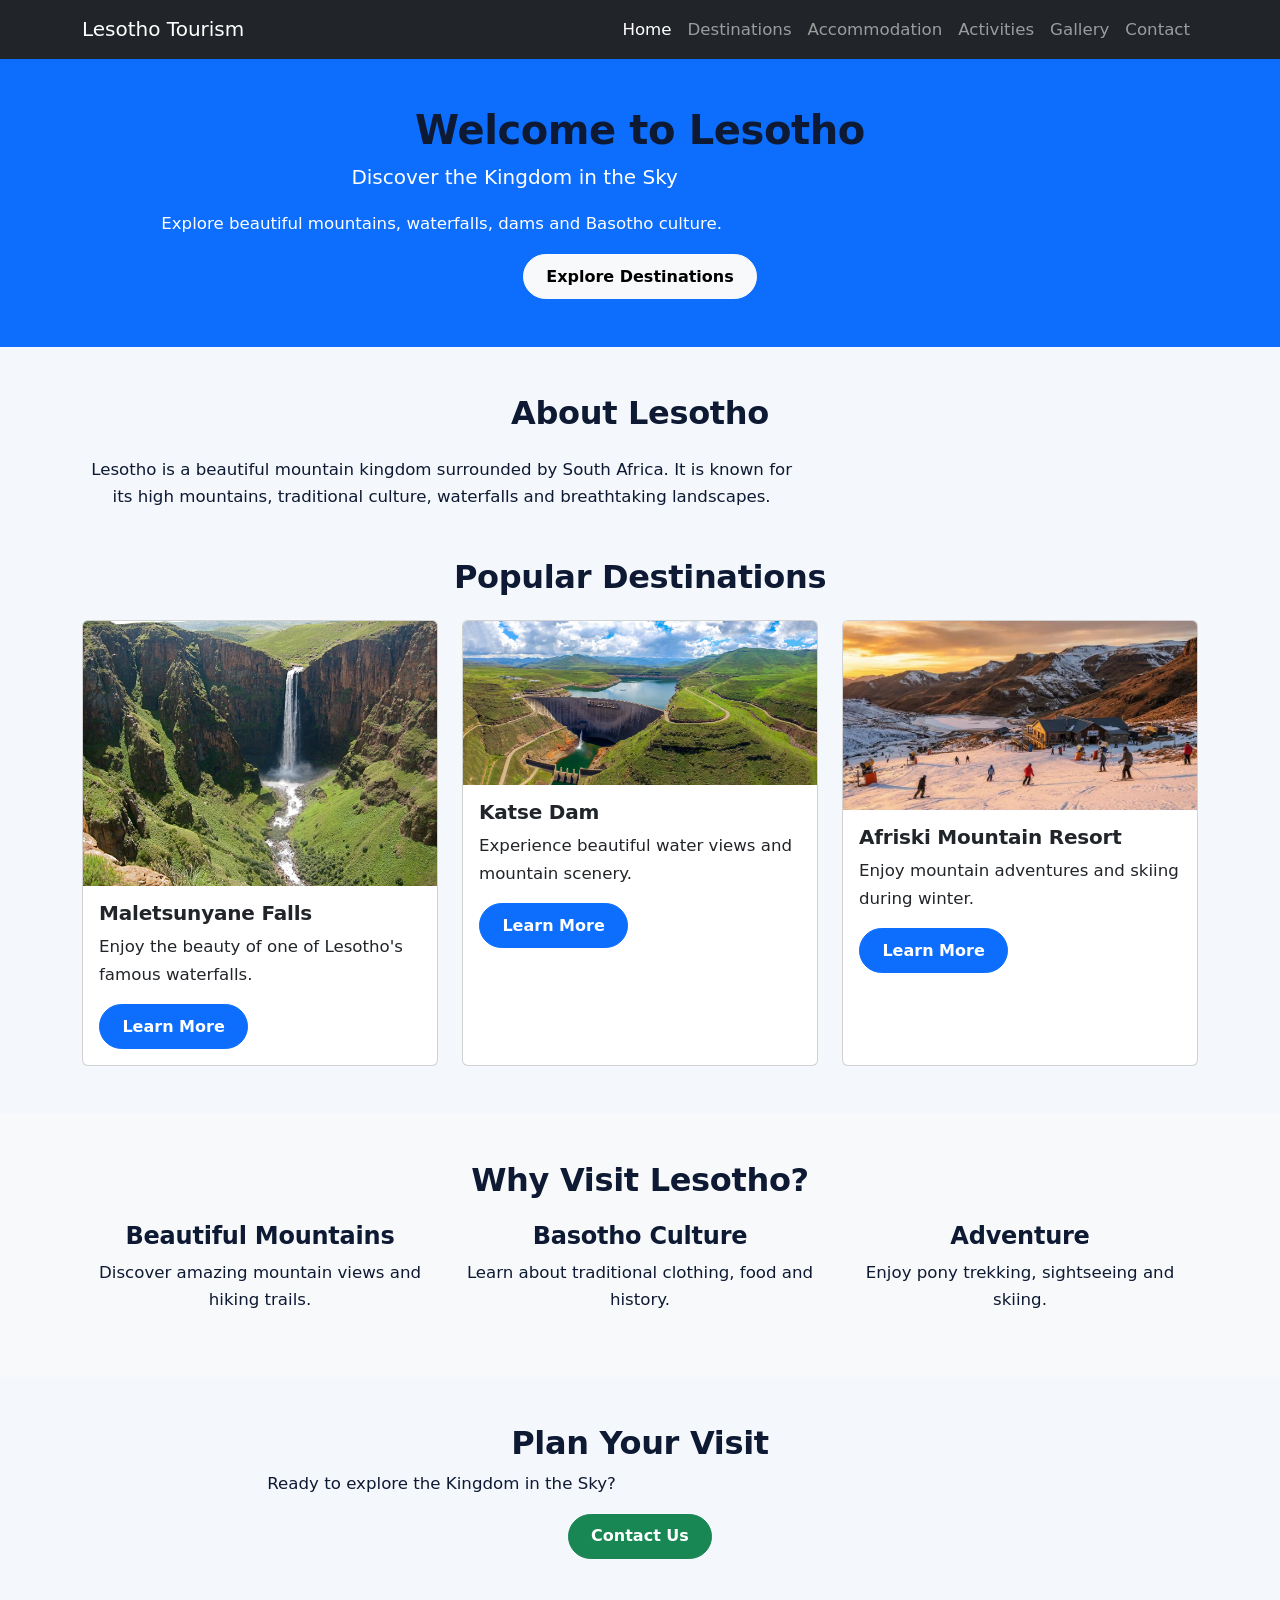
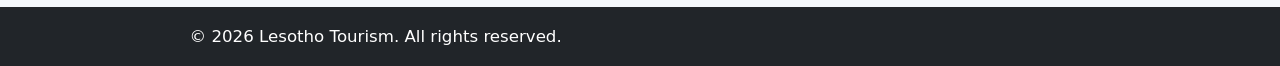
==== index.html @ 018beb16 "Update index.html" ====
<!DOCTYPE html>
<html lang="en">
<head>
    <meta charset="UTF-8">
    <meta name="viewport" content="width=device-width, initial-scale=1.0">
    <title>Home | Lesotho Tourism</title>

    <link href="https://cdn.jsdelivr.net/npm/bootstrap@5.3.3/dist/css/bootstrap.min.css" rel="stylesheet">

    <link rel="stylesheet" href="css/style.css">
</head>

<body>

    <nav class="navbar navbar-expand-lg navbar-dark bg-dark">
        <div class="container">
            <a class="navbar-brand" href="index.html">Lesotho Tourism</a>

            <button class="navbar-toggler" type="button" data-bs-toggle="collapse" data-bs-target="#menu">
                <span class="navbar-toggler-icon"></span>
            </button>

            <div class="collapse navbar-collapse" id="menu">
                <ul class="navbar-nav ms-auto">
                    <li class="nav-item">
                        <a class="nav-link active" href="index.html">Home</a>
                    </li>
                    <li class="nav-item">
                        <a class="nav-link" href="destinations.html">Destinations</a>
                    </li>
                    <li class="nav-item">
                        <a class="nav-link" href="accommodation.html">Accommodation</a>
                    </li>
                    <li class="nav-item">
                        <a class="nav-link" href="activities.html">Activities</a>
                    </li>
                    <li class="nav-item">
                        <a class="nav-link" href="gallery.html">Gallery</a>
                    </li>
                    <li class="nav-item">
                        <a class="nav-link" href="contact.html">Contact</a>
                    </li>
                </ul>
            </div>
        </div>
    </nav>

    <header class="bg-primary text-white text-center p-5">
        <div class="container">
            <h1>Welcome to Lesotho</h1>
            <p class="lead">Discover the Kingdom in the Sky</p>
            <p>Explore beautiful mountains, waterfalls, dams and Basotho culture.</p>
            <a href="destinations.html" class="btn btn-light">Explore Destinations</a>
        </div>
    </header>

    <section class="container my-5">
        <h2 class="text-center mb-4">About Lesotho</h2>

        <p class="text-center">
            Lesotho is a beautiful mountain kingdom surrounded by South Africa.
            It is known for its high mountains, traditional culture, waterfalls
            and breathtaking landscapes.
        </p>
    </section>

    <section class="container my-5">
        <h2 class="text-center mb-4">Popular Destinations</h2>

        <div class="row g-4">

            <div class="col-md-4">
                <div class="card h-100">
                    <img src="images/maletsunyanefalls.jpg" class="card-img-top" alt="Maletsunyane Falls">
                    <div class="card-body">
                        <h5 class="card-title">Maletsunyane Falls</h5>
                        <p class="card-text">Enjoy the beauty of one of Lesotho's famous waterfalls.</p>
                        <a href="destinations.html" class="btn btn-primary">Learn More</a>
                    </div>
                </div>
            </div>

            <div class="col-md-4">
                <div class="card h-100">
                    <img src="images/katse_dam.jpg" class="card-img-top" alt="Katse Dam">
                    <div class="card-body">
                        <h5 class="card-title">Katse Dam</h5>
                        <p class="card-text">Experience beautiful water views and mountain scenery.</p>
                        <a href="destinations.html" class="btn btn-primary">Learn More</a>
                    </div>
                </div>
            </div>

            <div class="col-md-4">
                <div class="card h-100">
                    <img src="images/afriski-mountain-resort.jpg" class="card-img-top" alt="Afriski Mountain Resort">
                    <div class="card-body">
                        <h5 class="card-title">Afriski Mountain Resort</h5>
                        <p class="card-text">Enjoy mountain adventures and skiing during winter.</p>
                        <a href="destinations.html" class="btn btn-primary">Learn More</a>
                    </div>
                </div>
            </div>

        </div>
    </section>

    <section class="bg-light py-5">
        <div class="container">
            <h2 class="text-center mb-4">Why Visit Lesotho?</h2>

            <div class="row text-center">
                <div class="col-md-4">
                    <h4>Beautiful Mountains</h4>
                    <p>Discover amazing mountain views and hiking trails.</p>
                </div>

                <div class="col-md-4">
                    <h4>Basotho Culture</h4>
                    <p>Learn about traditional clothing, food and history.</p>
                </div>

                <div class="col-md-4">
                    <h4>Adventure</h4>
                    <p>Enjoy pony trekking, sightseeing and skiing.</p>
                </div>
            </div>
        </div>
    </section>

    <section class="container text-center my-5">
        <h2>Plan Your Visit</h2>
        <p>Ready to explore the Kingdom in the Sky?</p>
        <a href="contact.html" class="btn btn-success">Contact Us</a>
    </section>

    <footer class="bg-dark text-white text-center p-3">
        <p class="mb-0">&copy; 2026 Lesotho Tourism. All rights reserved.</p>
    </footer>

    <script src="https://cdn.jsdelivr.net/npm/bootstrap@5.3.3/dist/js/bootstrap.bundle.min.js"></script>

</body>
    </html>
---- css/style.css ----
html {
  scroll-behavior: smooth;
}

body {
  font-family: "Figtree", "Segoe UI", system-ui, -apple-system, sans-serif;
  background: #f4f7fb;
  color: #0e1a33;
  line-height: 1.65;
  font-size: 1.04rem;
  transition: background-color .3s, color .3s;
}

h1, h2, h3, h4, h5 {
  font-family: "Bricolage Grotesque", "Trebuchet MS", system-ui, sans-serif;
  font-weight: 700;
  line-height: 1.15;
  letter-spacing: -.01em;
  color: #0e1a33;
}

h1 {
  font-weight: 800;
}

p {
  max-width: 68ch;
}

a {
  color: #00209F;
}

a:hover {
  color: #009543;
}

img {
  max-width: 100%;
  height: auto;
}

:focus-visible {
  outline: 3px solid #e0a526;
  outline-offset: 3px;
  border-radius: 4px;
}

.skip-link {
  position: absolute;
  left: -999px;
  top: 0;
  background: #0a0a0a;
  color: #fff;
  padding: .6rem 1rem;
  z-index: 2000;
}

.skip-link:focus {
  left: 0;
}

.flag-stripe {
  height: 12px;
  background: linear-gradient(to bottom, #00209F 0 33.3%, #fff 33.3% 66.6%, #009543 66.6%);
}

.text-muted-lt {
  color: #4d5c78 !important;
}

.lt-nav {
  background: #0a1650;
  position: sticky;
  top: 0;
  z-index: 1030;
  transition: box-shadow .3s;
}

.lt-nav.scrolled {
  box-shadow: 0 8px 24px -10px rgba(0, 0, 0, .55);
}

.lt-nav .navbar-brand {
  display: flex;
  align-items: center;
  gap: .65rem;
  color: #fff;
  font-family: "Bricolage Grotesque", "Trebuchet MS", system-ui, sans-serif;
  font-weight: 800;
  font-size: 1.2rem;
  letter-spacing: -.01em;
}

.lt-nav .navbar-brand img {
  width: 38px;
  height: 38px;
}

.lt-nav .nav-link {
  color: #d5def7;
  font-weight: 600;
  padding: .55rem .9rem;
  border-radius: 999px;
  transition: background .2s, color .2s;
}

.lt-nav .nav-link:hover,
.lt-nav .nav-link.active {
  color: #fff;
  background: rgba(255, 255, 255, .14);
}

.lt-nav .dropdown-menu {
  border: 0;
  border-radius: 14px;
  box-shadow: 0 10px 30px -12px rgba(10, 22, 80, .28);
  padding: .5rem;
}

.lt-nav .dropdown-item {
  border-radius: 8px;
  font-weight: 500;
}

.lt-nav .navbar-toggler {
  border-color: rgba(255, 255, 255, .4);
}

.lt-nav .navbar-toggler-icon {
  filter: invert(1);
}

.nav-tools {
  display: flex;
  align-items: center;
  gap: .5rem;
  flex-wrap: wrap;
}

.lt-nav .nav-link {
  white-space: nowrap;
}

.icon-btn {
  white-space: nowrap;
}

@media (min-width: 1200px) {
  .nav-tools {
    flex-wrap: nowrap;
  }

  .lt-nav .nav-link {
    padding: .5rem .65rem;
  }
}

@media (min-width: 1200px) and (max-width: 1399.98px) {
  .icon-btn .label {
    display: none;
  }
}

@media (max-width: 1199.98px) {
  .lt-nav .navbar-collapse {
    padding: .75rem 0 1rem;
  }

  .nav-tools {
    margin-top: .5rem;
  }
}

.icon-btn {
  background: rgba(255, 255, 255, .12);
  border: 1px solid rgba(255, 255, 255, .25);
  color: #fff;
  border-radius: 999px;
  padding: .4rem .85rem;
  font-weight: 600;
  font-size: .92rem;
  transition: background .2s;
}

.icon-btn:hover {
  background: rgba(255, 255, 255, .26);
  color: #fff;
}

.hero {
  position: relative;
  color: #fff;
  background: #0a1650;
  overflow: hidden;
  isolation: isolate;
}

.hero::before {
  content: "";
  position: absolute;
  inset: 0;
  background: url("../images/flag.jpg") center/cover;
  z-index: -2;
}

.hero::after {
  content: "";
  position: absolute;
  inset: 0;
  background: linear-gradient(100deg, rgba(10, 22, 80, .92) 0%, rgba(10, 22, 80, .7) 45%, rgba(10, 22, 80, .1) 100%);
  z-index: -1;
}

.hero h1,
.hero p {
  color: #fff;
}

.hero h1 {
  font-size: clamp(2.3rem, 6vw, 4.4rem);
  max-width: 15ch;
}

.hero .lead {
  font-size: 1.2rem;
  opacity: .95;
}

.hero-pad {
  padding: clamp(3.5rem, 10vw, 8rem) 0 clamp(3rem, 8vw, 6rem);
}

.hero-search {
  background: #fff;
  border-radius: 999px;
  padding: .35rem;
  display: flex;
  gap: .35rem;
  max-width: 560px;
  box-shadow: 0 10px 30px -12px rgba(10, 22, 80, .28);
}

.hero-search input {
  border: 0;
  background: transparent;
  flex: 1;
  padding: .6rem 1rem;
  color: #0e1a33;
  min-width: 0;
}

.hero-search input:focus {
  outline: none;
}

.hero-search:focus-within {
  outline: 3px solid #e0a526;
}

.page-hero {
  background: #0a1650;
  color: #fff;
  padding: 3.2rem 0 2.8rem;
  position: relative;
  overflow: hidden;
}

.page-hero::before {
  content: "";
  position: absolute;
  inset: 0;
  background: url("../images/flag.jpg") center 60%/cover;
  opacity: .28;
}

.page-hero .container {
  position: relative;
}

.page-hero h1,
.page-hero p {
  color: #fff;
}

.page-hero h1 {
  font-size: clamp(2rem, 4.6vw, 3.2rem);
}

.breadcrumb-lt {
  --bs-breadcrumb-divider-color: #9fb0e6;
  --bs-breadcrumb-item-active-color: #fff;
  font-size: .9rem;
}

.breadcrumb-lt a {
  color: #cfdaff;
}

.btn {
  font-weight: 700;
  border-radius: 999px;
  padding: .6rem 1.4rem;
  transition: transform .2s, box-shadow .2s, background .2s;
}

.btn:hover {
  transform: translateY(-2px);
}

.btn-brand {
  background: #00209F;
  color: #fff;
  border: 2px solid #00209F;
}

.btn-brand:hover {
  background: #0a2fd1;
  border-color: #0a2fd1;
  color: #fff;
  box-shadow: 0 8px 18px -8px #00209F;
}

.btn-green {
  background: #009543;
  color: #fff;
  border: 2px solid #009543;
}

.btn-green:hover {
  background: #00803a;
  border-color: #00803a;
  color: #fff;
  box-shadow: 0 8px 18px -8px #009543;
}

.btn-ghost {
  background: transparent;
  color: #00209F;
  border: 2px solid #00209F;
}

.btn-ghost:hover {
  background: #00209F;
  color: #fff;
}

.btn-ghost-light {
  background: transparent;
  color: #fff;
  border: 2px solid rgba(255, 255, 255, .7);
}

.btn-ghost-light:hover {
  background: #fff;
  color: #00209F;
}

.filter-btn {
  border: 2px solid #d8e1ee;
  background: #ffffff;
  color: #0e1a33;
  padding: .45rem 1.1rem;
}

.filter-btn:hover {
  border-color: #00209F;
}

.filter-btn.active {
  background: #00209F;
  border-color: #00209F;
  color: #fff;
}

.lt-card {
  background: #ffffff;
  border: 1px solid #d8e1ee;
  border-radius: 18px;
  overflow: hidden;
  height: 100%;
  display: flex;
  flex-direction: column;
  transition: transform .25s, box-shadow .25s, border-color .25s;
}

.lt-card:hover {
  transform: translateY(-5px);
  box-shadow: 0 10px 30px -12px rgba(10, 22, 80, .28);
  border-color: #00209F;
}

.lt-card .media {
  position: relative;
  aspect-ratio: 4/3;
  overflow: hidden;
  background: #e6ecff;
}

.lt-card .media img {
  width: 100%;
  height: 100%;
  object-fit: cover;
  transition: transform .5s;
}

.lt-card:hover .media img {
  transform: scale(1.06);
}

.lt-card .body {
  padding: 1.15rem 1.25rem 1.3rem;
  display: flex;
  flex-direction: column;
  gap: .5rem;
  flex: 1;
}

.lt-card .body h3,
.lt-card .body h2 {
  font-size: 1.25rem;
  margin: 0;
}

.lt-card .where {
  font-size: .9rem;
  color: #4d5c78;
  margin: 0;
}

.lt-card .body p {
  margin: 0;
}

.lt-card .actions {
  margin-top: auto;
  padding-top: .6rem;
  display: flex;
  gap: .5rem;
  flex-wrap: wrap;
}

.badge-tag {
  position: absolute;
  left: .75rem;
  bottom: .75rem;
  background: #0a0a0a;
  color: #fff;
  font-weight: 600;
  padding: .4em .8em;
  border-radius: 999px;
  font-size: .78rem;
}

.badge-cat {
  background: #e6ecff;
  color: #00209F;
  font-weight: 600;
  border-radius: 999px;
  padding: .35em .8em;
}

.price {
  font-family: "Bricolage Grotesque", "Trebuchet MS", system-ui, sans-serif;
  font-weight: 800;
  font-size: 1.35rem;
  color: #009543;
}

.fact {
  background: #ffffff;
  border: 1px solid #d8e1ee;
  border-left: 6px solid #009543;
  border-radius: 12px;
  padding: 1rem 1.2rem;
}

.fact strong {
  font-family: "Bricolage Grotesque", "Trebuchet MS", system-ui, sans-serif;
  font-size: 1.6rem;
  display: block;
  color: #00209F;
}

.section {
  padding: clamp(3rem, 7vw, 5.5rem) 0;
}

.section-alt {
  background: #ffffff;
  border-block: 1px solid #d8e1ee;
}

.section-head {
  margin-bottom: 2rem;
}

.section-head h2 {
  font-size: clamp(1.8rem, 3.6vw, 2.6rem);
}

.band {
  background: #00209F;
  color: #fff;
  position: relative;
  overflow: hidden;
}

.band h2,
.band p {
  color: #fff;
}

.band::after {
  content: "";
  position: absolute;
  right: -60px;
  top: -40px;
  width: 260px;
  height: 260px;
  background: url("../images/flag.jpg") center/contain no-repeat;
  opacity: .12;
  transform: rotate(12deg);
}

.accordion {
  --bs-accordion-border-radius: 18px;
  --bs-accordion-inner-border-radius: 18px;
}

.accordion-item {
  background: #ffffff;
  color: #0e1a33;
  border-color: #d8e1ee;
}

.accordion-button {
  font-weight: 700;
  background: #ffffff;
  color: #0e1a33;
}

.accordion-button:not(.collapsed) {
  background: #e6ecff;
  color: #00209F;
}

.alert {
  border-radius: 14px;
  border-width: 0;
  border-left: 6px solid;
}

.alert-lt-info {
  background: #e6ecff;
  border-color: #00209F;
  color: #0a1650;
}

.alert-lt-warm {
  background: #fff4d6;
  border-color: #e0a526;
  color: #4a3200;
}

.table-lt {
  --bs-table-bg: #ffffff;
  --bs-table-color: #0e1a33;
  --bs-table-striped-bg: #e6ecff;
  --bs-table-striped-color: #0e1a33;
  border-radius: 14px;
  overflow: hidden;
}

.table-lt thead th {
  background: #00209F;
  color: #fff;
  border: 0;
  font-family: "Bricolage Grotesque", "Trebuchet MS", system-ui, sans-serif;
}

.sidebar-box {
  background: #ffffff;
  border: 1px solid #d8e1ee;
  border-radius: 18px;
  padding: 1.25rem;
}

.pagination {
  --bs-pagination-active-bg: #00209F;
  --bs-pagination-active-border-color: #00209F;
  --bs-pagination-color: #00209F;
  --bs-pagination-bg: #ffffff;
  --bs-pagination-border-color: #d8e1ee;
  --bs-pagination-hover-bg: #e6ecff;
  --bs-pagination-disabled-bg: #ffffff;
}

.carousel-lt {
  border-radius: 18px;
  overflow: hidden;
  box-shadow: 0 10px 30px -12px rgba(10, 22, 80, .28);
}

.carousel-lt .carousel-item img {
  width: 100%;
  aspect-ratio: 16/8;
  object-fit: cover;
}

.carousel-lt .carousel-caption {
  background: linear-gradient(transparent, rgba(10, 22, 80, .88));
  left: 0;
  right: 0;
  bottom: 0;
  padding: 3rem 1.5rem 1.6rem;
  text-align: left;
}

.carousel-lt .carousel-caption h3,
.carousel-lt .carousel-caption p {
  color: #fff;
}

.step-list {
  counter-reset: s;
  list-style: none;
  padding: 0;
}

.step-list li {
  counter-increment: s;
  position: relative;
  padding-left: 3.2rem;
  margin-bottom: 1.1rem;
}

.step-list li::before {
  content: counter(s);
  position: absolute;
  left: 0;
  top: 0;
  width: 2.2rem;
  height: 2.2rem;
  border-radius: 50%;
  background: #009543;
  color: #fff;
  font-weight: 800;
  display: grid;
  place-items: center;
}

.calc-result {
  background: #0a1650;
  color: #fff;
  border-radius: 18px;
  padding: 1.4rem;
}

.calc-result .total {
  font-family: "Bricolage Grotesque", "Trebuchet MS", system-ui, sans-serif;
  font-size: 2.4rem;
  font-weight: 800;
}

.calc-result li {
  display: flex;
  justify-content: space-between;
  border-bottom: 1px dashed rgba(255, 255, 255, .25);
  padding: .35rem 0;
}

.form-control,
.form-select {
  border-radius: 10px;
  border: 2px solid #d8e1ee;
  padding: .65rem .9rem;
  background-color: #ffffff;
  color: #0e1a33;
  transition: border-color .2s, box-shadow .2s;
}

.form-control:focus,
.form-select:focus {
  border-color: #00209F;
  box-shadow: 0 0 0 .25rem rgba(0, 32, 159, .18);
  background-color: #ffffff;
  color: #0e1a33;
}

.form-label {
  font-weight: 700;
}

.form-panel {
  background: #ffffff;
  border: 1px solid #d8e1ee;
  border-radius: 18px;
  padding: clamp(1.25rem, 3vw, 2.2rem);
  box-shadow: 0 10px 30px -12px rgba(10, 22, 80, .28);
}

.form-control.is-valid,
.form-select.is-valid {
  border-color: #009543;
}

.invalid-feedback {
  font-weight: 600;
}

.form-check-input:checked {
  background-color: #00209F;
  border-color: #00209F;
}

.strength {
  height: 8px;
  border-radius: 999px;
  background: #d8e1ee;
  overflow: hidden;
}

.strength span {
  display: block;
  height: 100%;
  width: 0;
  transition: width .3s, background .3s;
}

.gallery-item {
  position: relative;
  border: 0;
  padding: 0;
  background: none;
  border-radius: 14px;
  overflow: hidden;
  display: block;
  width: 100%;
  aspect-ratio: 4/3;
  cursor: zoom-in;
}

.gallery-item img {
  width: 100%;
  height: 100%;
  object-fit: cover;
  transition: transform .45s, filter .3s;
}

.gallery-item:hover img {
  transform: scale(1.08);
  filter: brightness(.8);
}

.gallery-item .cap {
  position: absolute;
  left: 0;
  right: 0;
  bottom: 0;
  padding: 1.6rem .9rem .7rem;
  background: linear-gradient(transparent, rgba(10, 22, 80, .88));
  color: #fff;
  font-weight: 600;
  text-align: left;
  opacity: 0;
  transition: opacity .25s;
}

.gallery-item:hover .cap,
.gallery-item:focus-visible .cap {
  opacity: 1;
}

.lightbox .modal-content {
  background: #060c26;
  color: #fff;
  border: 0;
  border-radius: 18px;
}

.lightbox img {
  width: 100%;
  max-height: 70vh;
  object-fit: contain;
  background: #0b1440;
  border-radius: 12px;
}

.lb-nav {
  position: absolute;
  top: 50%;
  transform: translateY(-50%);
  z-index: 5;
  width: 52px;
  height: 52px;
  border-radius: 50%;
  border: 0;
  background: rgba(255, 255, 255, .9);
  color: #0a1650;
  font-size: 1.6rem;
  line-height: 1;
}

.lb-nav:hover {
  background: #e0a526;
}

.lb-prev {
  left: .6rem;
}

.lb-next {
  right: .6rem;
}

.thumb-strip {
  display: flex;
  gap: .5rem;
  overflow-x: auto;
  padding: .5rem 0;
}

.thumb-strip button {
  flex: 0 0 74px;
  height: 54px;
  padding: 0;
  border: 2px solid transparent;
  border-radius: 8px;
  overflow: hidden;
  background: none;
  opacity: .6;
}

.thumb-strip button.on {
  border-color: #e0a526;
  opacity: 1;
}

.thumb-strip img {
  width: 100%;
  height: 100%;
  object-fit: cover;
}

.lt-footer {
  background: #0a1650;
  color: #c7d3f5;
  padding: 3.5rem 0 1.5rem;
}

.lt-footer h2,
.lt-footer h3 {
  color: #fff;
  font-size: 1.1rem;
}

.lt-footer a {
  color: #c7d3f5;
  text-decoration: none;
}

.lt-footer a:hover {
  color: #fff;
  text-decoration: underline;
}

.lt-footer ul {
  list-style: none;
  padding: 0;
  margin: 0;
}

.lt-footer li {
  margin-bottom: .4rem;
}

.to-top {
  position: fixed;
  right: 1rem;
  bottom: 1rem;
  width: 48px;
  height: 48px;
  border-radius: 50%;
  border: 0;
  background: #009543;
  color: #fff;
  font-size: 1.3rem;
  box-shadow: 0 10px 30px -12px rgba(10, 22, 80, .28);
  opacity: 0;
  pointer-events: none;
  transition: opacity .3s, transform .3s;
  z-index: 1040;
}

.to-top.show {
  opacity: 1;
  pointer-events: auto;
}

.reveal-hero {
  animation: rise .9s cubic-bezier(.2, .7, .2, 1) both;
}

@keyframes rise {
  from {
    opacity: 0;
    transform: translateY(22px);
  }
  to {
    opacity: 1;
    transform: none;
  }
}

.empty-state {
  text-align: center;
  padding: 3rem 1rem;
  border: 2px dashed #d8e1ee;
  border-radius: 18px;
}

@media (max-width: 575.98px) {
  .hero-search {
    border-radius: 22px;
    flex-direction: column;
  }

  .hero-search .btn {
    width: 100%;
  }

  .carousel-lt .carousel-item img {
    aspect-ratio: 4/3;
  }

  .carousel-lt .carousel-caption p {
    display: none;
  }
}

@media (min-width: 1400px) {
  body {
    font-size: 1.1rem;
  }
}

@media (prefers-reduced-motion: reduce) {
  * {
    animation: none !important;
    transition: none !important;
    scroll-behavior: auto !important;
  }
}

:where([data-bs-theme="dark"]) body {
  background: #080f24;
  color: #e9eefb;
}

:where([data-bs-theme="dark"]) h1,
:where([data-bs-theme="dark"]) h2,
:where([data-bs-theme="dark"]) h3,
:where([data-bs-theme="dark"]) h4,
:where([data-bs-theme="dark"]) h5 {
  color: #e9eefb;
}

:where([data-bs-theme="dark"]) a {
  color: #8fb0ff;
}

[data-bs-theme="dark"] .text-muted-lt {
  color: #a9b8d8 !important;
}

[data-bs-theme="dark"] .lt-nav .dropdown-menu {
  box-shadow: 0 12px 30px -12px rgba(0, 0, 0, .7);
}

[data-bs-theme="dark"] .hero-search {
  box-shadow: 0 12px 30px -12px rgba(0, 0, 0, .7);
}

[data-bs-theme="dark"] .btn-ghost {
  color: #cfe0ff;
  border-color: #8fb0ff;
}

[data-bs-theme="dark"] .btn-ghost:hover {
  background: #8fb0ff;
  color: #0a1650;
}

[data-bs-theme="dark"] .filter-btn {
  border-color: #23325e;
  background: #101b3a;
  color: #e9eefb;
}

[data-bs-theme="dark"] .filter-btn:hover {
  border-color: #00209F;
}

[data-bs-theme="dark"] .filter-btn.active {
  background: #00209F;
  border-color: #00209F;
  color: #fff;
}

[data-bs-theme="dark"] .lt-card {
  background: #101b3a;
  border-color: #23325e;
}

[data-bs-theme="dark"] .lt-card:hover {
  border-color: #8fb0ff;
  box-shadow: 0 12px 30px -12px rgba(0, 0, 0, .7);
}

[data-bs-theme="dark"] .lt-card .media {
  background: #17285c;
}

[data-bs-theme="dark"] .lt-card .where {
  color: #a9b8d8;
}

[data-bs-theme="dark"] .badge-cat {
  background: #17285c;
  color: #8fb0ff;
}

[data-bs-theme="dark"] .fact {
  background: #101b3a;
  border-color: #23325e;
  border-left-color: #009543;
}

[data-bs-theme="dark"] .fact strong {
  color: #8fb0ff;
}

[data-bs-theme="dark"] .section-alt {
  background: #0c1633;
  border-color: #23325e;
}

[data-bs-theme="dark"] .accordion-item {
  background: #101b3a;
  color: #e9eefb;
  border-color: #23325e;
}

[data-bs-theme="dark"] .accordion-button {
  background: #101b3a;
  color: #e9eefb;
}

[data-bs-theme="dark"] .accordion-button:not(.collapsed) {
  background: #17285c;
  color: #8fb0ff;
}

[data-bs-theme="dark"] .accordion-button::after {
  filter: invert(1);
}

[data-bs-theme="dark"] .alert-lt-info {
  background: #17285c;
  color: #dbe6ff;
}

[data-bs-theme="dark"] .alert-lt-warm {
  background: #3b2c07;
  color: #ffe9b0;
}

[data-bs-theme="dark"] .a-link {
  color: #cfe0ff;
}

[data-bs-theme="dark"] .table-lt {
  --bs-table-bg: #101b3a;
  --bs-table-color: #e9eefb;
  --bs-table-striped-bg: #17285c;
  --bs-table-striped-color: #e9eefb;
  --bs-table-border-color: #23325e;
}

[data-bs-theme="dark"] .sidebar-box {
  background: #101b3a;
  border-color: #23325e;
}

[data-bs-theme="dark"] .pagination {
  --bs-pagination-color: #8fb0ff;
  --bs-pagination-bg: #101b3a;
  --bs-pagination-border-color: #23325e;
  --bs-pagination-hover-bg: #17285c;
  --bs-pagination-disabled-bg: #101b3a;
}

[data-bs-theme="dark"] .carousel-lt {
  box-shadow: 0 12px 30px -12px rgba(0, 0, 0, .7);
}

[data-bs-theme="dark"] .form-control,
[data-bs-theme="dark"] .form-select {
  border-color: #23325e;
  background-color: #101b3a;
  color: #e9eefb;
}

[data-bs-theme="dark"] .form-control:focus,
[data-bs-theme="dark"] .form-select:focus {
  border-color: #00209F;
  background-color: #101b3a;
  color: #e9eefb;
}

[data-bs-theme="dark"] .form-control.is-valid,
[data-bs-theme="dark"] .form-select.is-valid {
  border-color: #009543;
}

[data-bs-theme="dark"] .form-panel {
  background: #101b3a;
  border-color: #23325e;
  box-shadow: 0 12px 30px -12px rgba(0, 0, 0, .7);
}

[data-bs-theme="dark"] .strength {
  background: #23325e;
}

[data-bs-theme="dark"] .to-top {
  box-shadow: 0 12px 30px -12px rgba(0, 0, 0, .7);
}

[data-bs-theme="dark"] .empty-state {
  border-color: #23325e;
}

[data-bs-theme="dark"] .btn-close {
  filter: invert(1);
}

[data-bs-theme="dark"] .modal-content {
  background: #101b3a;
  color: #e9eefb;
}
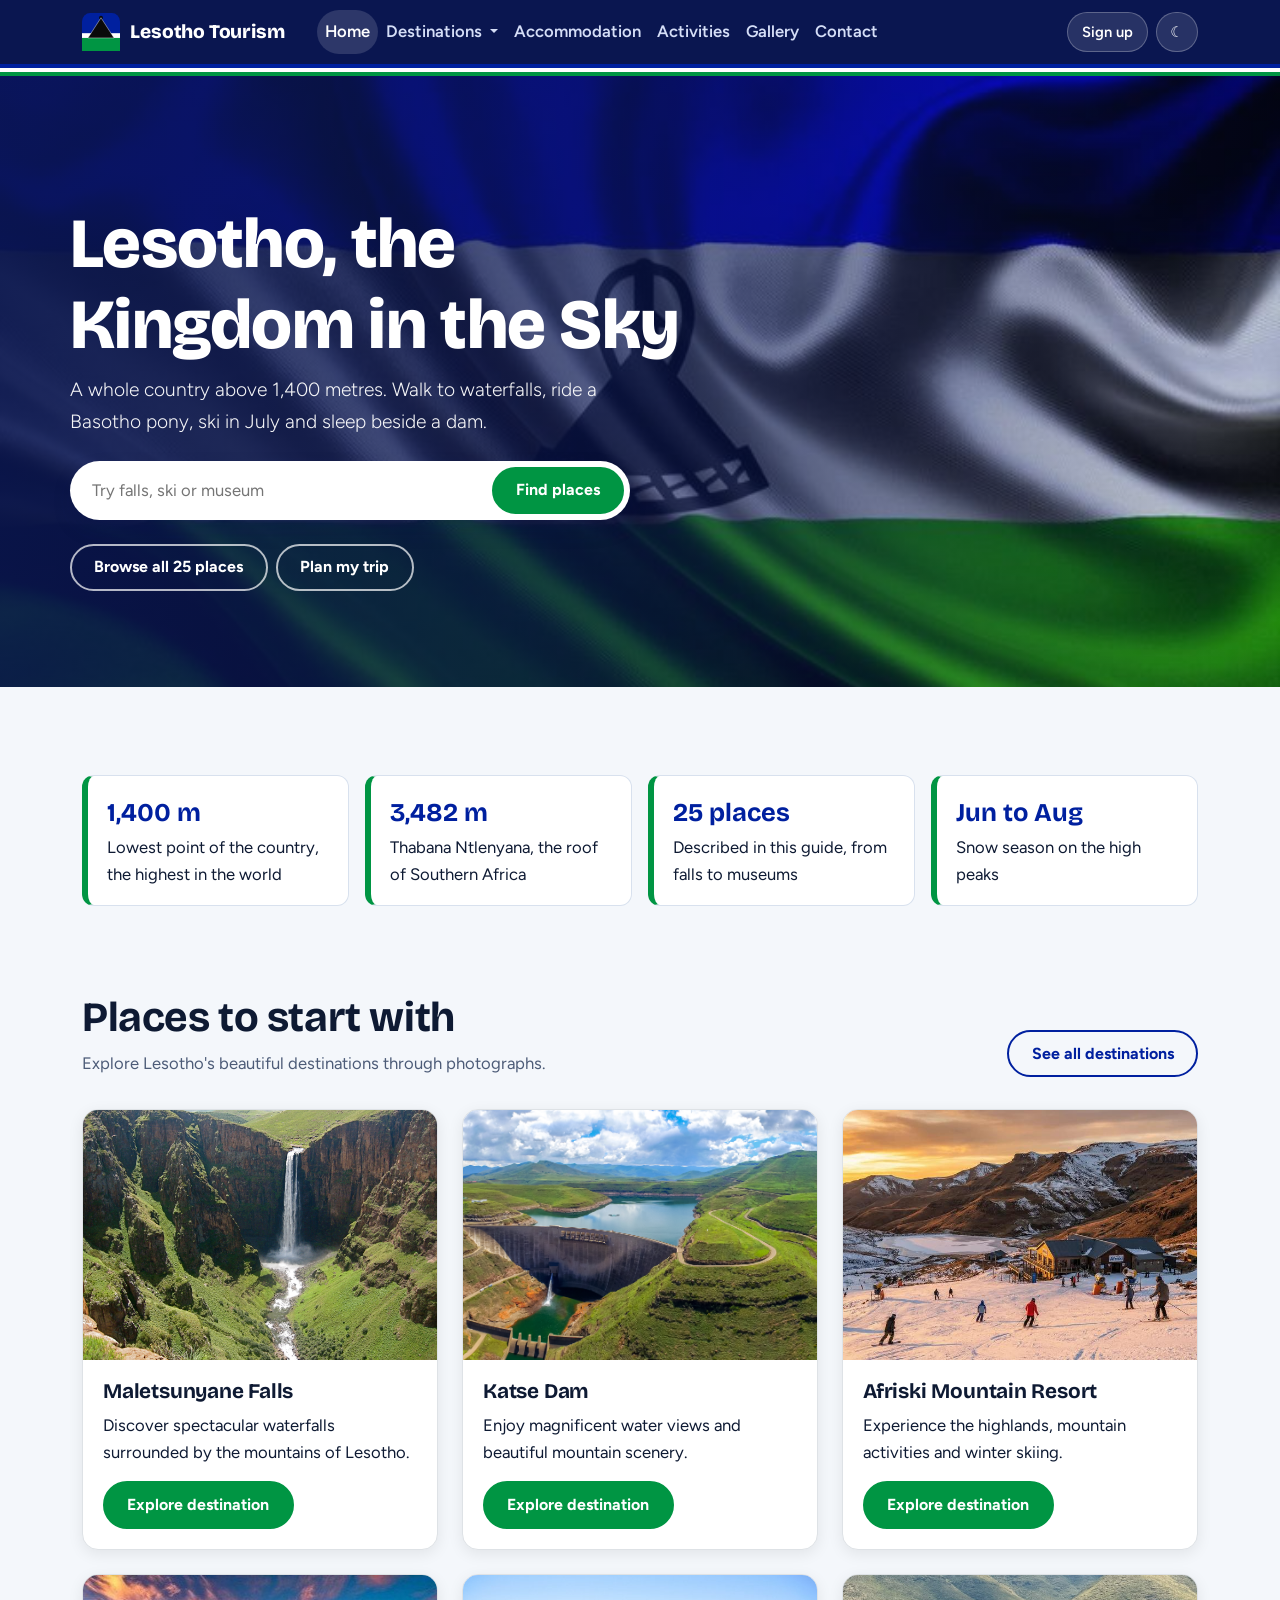
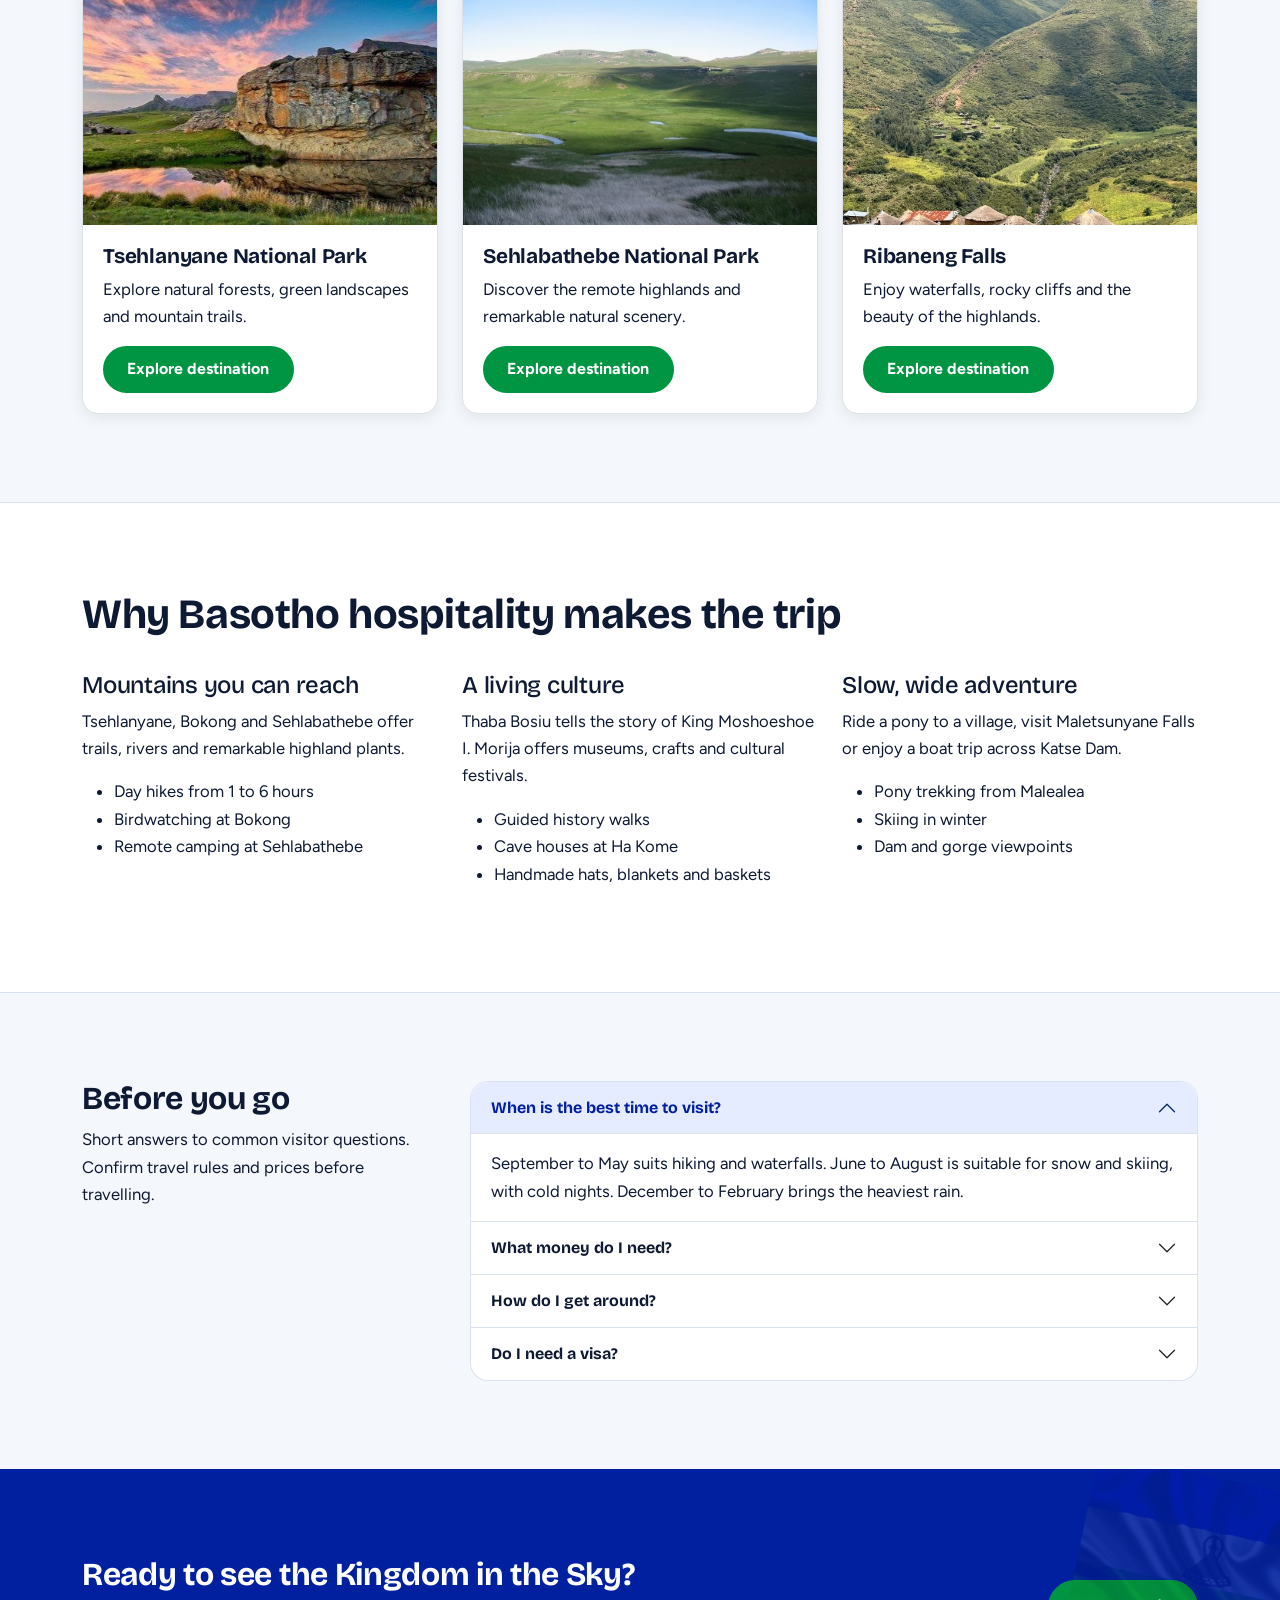
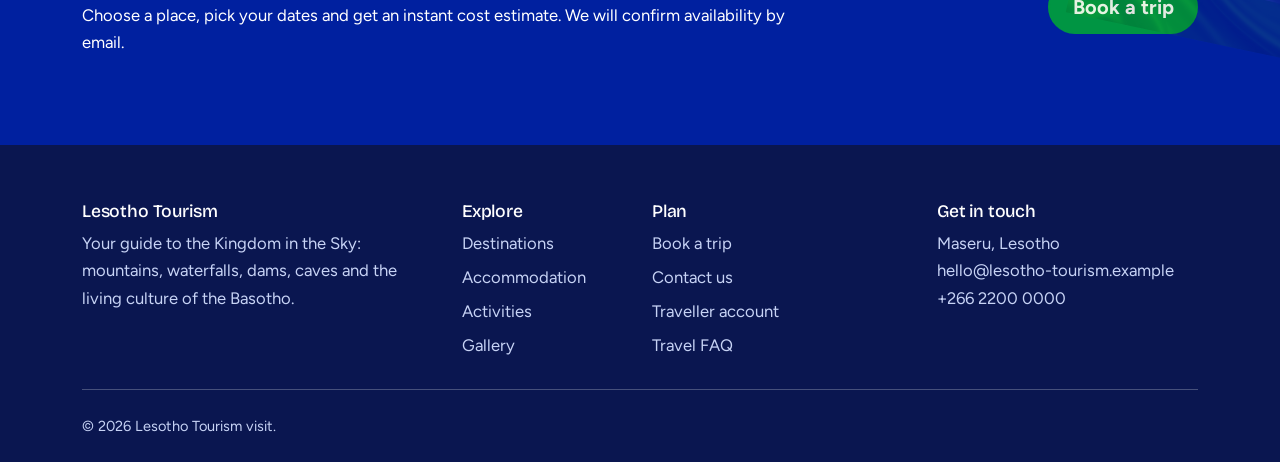
==== commit 806be988: "Update index.html" ====
--- a/index.html
+++ b/index.html
@@ -1,144 +1,426 @@
-<!DOCTYPE html>
-<html lang="en">
-<head>
-    <meta charset="UTF-8">
-    <meta name="viewport" content="width=device-width, initial-scale=1.0">
-    <title>Home | Lesotho Tourism</title>
-
-    <link href="https://cdn.jsdelivr.net/npm/bootstrap@5.3.3/dist/css/bootstrap.min.css" rel="stylesheet">
-
-    <link rel="stylesheet" href="css/style.css">
-</head>
-
-<body>
-
-    <nav class="navbar navbar-expand-lg navbar-dark bg-dark">
-        <div class="container">
-            <a class="navbar-brand" href="index.html">Lesotho Tourism</a>
-
-            <button class="navbar-toggler" type="button" data-bs-toggle="collapse" data-bs-target="#menu">
-                <span class="navbar-toggler-icon"></span>
-            </button>
-
-            <div class="collapse navbar-collapse" id="menu">
-                <ul class="navbar-nav ms-auto">
-                    <li class="nav-item">
-                        <a class="nav-link active" href="index.html">Home</a>
-                    </li>
-                    <li class="nav-item">
-                        <a class="nav-link" href="destinations.html">Destinations</a>
-                    </li>
-                    <li class="nav-item">
-                        <a class="nav-link" href="accommodation.html">Accommodation</a>
-                    </li>
-                    <li class="nav-item">
-                        <a class="nav-link" href="activities.html">Activities</a>
-                    </li>
-                    <li class="nav-item">
-                        <a class="nav-link" href="gallery.html">Gallery</a>
-                    </li>
-                    <li class="nav-item">
-                        <a class="nav-link" href="contact.html">Contact</a>
-                    </li>
-                </ul>
-            </div>
-        </div>
-    </nav>
-
-    <header class="bg-primary text-white text-center p-5">
-        <div class="container">
-            <h1>Welcome to Lesotho</h1>
-            <p class="lead">Discover the Kingdom in the Sky</p>
-            <p>Explore beautiful mountains, waterfalls, dams and Basotho culture.</p>
-            <a href="destinations.html" class="btn btn-light">Explore Destinations</a>
-        </div>
-    </header>
-
-    <section class="container my-5">
-        <h2 class="text-center mb-4">About Lesotho</h2>
-
-        <p class="text-center">
-            Lesotho is a beautiful mountain kingdom surrounded by South Africa.
-            It is known for its high mountains, traditional culture, waterfalls
-            and breathtaking landscapes.
-        </p>
-    </section>
-
-    <section class="container my-5">
-        <h2 class="text-center mb-4">Popular Destinations</h2>
-
-        <div class="row g-4">
-
-            <div class="col-md-4">
-                <div class="card h-100">
-                    <img src="images/maletsunyanefalls.jpg" class="card-img-top" alt="Maletsunyane Falls">
-                    <div class="card-body">
-                        <h5 class="card-title">Maletsunyane Falls</h5>
-                        <p class="card-text">Enjoy the beauty of one of Lesotho's famous waterfalls.</p>
-                        <a href="destinations.html" class="btn btn-primary">Learn More</a>
-                    </div>
-                </div>
-            </div>
-
-            <div class="col-md-4">
-                <div class="card h-100">
-                    <img src="images/katse_dam.jpg" class="card-img-top" alt="Katse Dam">
-                    <div class="card-body">
-                        <h5 class="card-title">Katse Dam</h5>
-                        <p class="card-text">Experience beautiful water views and mountain scenery.</p>
-                        <a href="destinations.html" class="btn btn-primary">Learn More</a>
-                    </div>
-                </div>
-            </div>
-
-            <div class="col-md-4">
-                <div class="card h-100">
-                    <img src="images/afriski-mountain-resort.jpg" class="card-img-top" alt="Afriski Mountain Resort">
-                    <div class="card-body">
-                        <h5 class="card-title">Afriski Mountain Resort</h5>
-                        <p class="card-text">Enjoy mountain adventures and skiing during winter.</p>
-                        <a href="destinations.html" class="btn btn-primary">Learn More</a>
-                    </div>
-                </div>
-            </div>
-
-        </div>
-    </section>
-
-    <section class="bg-light py-5">
-        <div class="container">
-            <h2 class="text-center mb-4">Why Visit Lesotho?</h2>
-
-            <div class="row text-center">
-                <div class="col-md-4">
-                    <h4>Beautiful Mountains</h4>
-                    <p>Discover amazing mountain views and hiking trails.</p>
-                </div>
-
-                <div class="col-md-4">
-                    <h4>Basotho Culture</h4>
-                    <p>Learn about traditional clothing, food and history.</p>
-                </div>
-
-                <div class="col-md-4">
-                    <h4>Adventure</h4>
-                    <p>Enjoy pony trekking, sightseeing and skiing.</p>
-                </div>
-            </div>
-        </div>
-    </section>
-
-    <section class="container text-center my-5">
-        <h2>Plan Your Visit</h2>
-        <p>Ready to explore the Kingdom in the Sky?</p>
-        <a href="contact.html" class="btn btn-success">Contact Us</a>
-    </section>
-
-    <footer class="bg-dark text-white text-center p-3">
-        <p class="mb-0">&copy; 2026 Lesotho Tourism. All rights reserved.</p>
-    </footer>
-
-    <script src="https://cdn.jsdelivr.net/npm/bootstrap@5.3.3/dist/js/bootstrap.bundle.min.js"></script>
-
-</body>
-    </html>
+<!DOCTYPE html>  <html lang="en" data-bs-theme="light">  
+<head>  
+<meta charset="utf-8">  
+<meta name="viewport" content="width=device-width, initial-scale=1">  <title>Home | Lesotho Tourism</title>  <meta name="description" content="Plan your trip to Lesotho, the Kingdom in the Sky: waterfalls, mountains, dams, caves and Basotho culture.">  
+<meta name="theme-color" content="#0a1650">  <link rel="icon" href="images/favicon.svg" type="image/svg+xml">  <link rel="preconnect" href="https://fonts.googleapis.com">  
+<link rel="preconnect" href="https://fonts.gstatic.com" crossorigin>  <link href="https://fonts.googleapis.com/css2?family=Bricolage+Grotesque:opsz,wght@12..96,500;12..96,700;12..96,800&family=Figtree:wght@400;500;600;700&display=swap" rel="stylesheet">  <link href="https://cdn.jsdelivr.net/npm/bootstrap@5.3.3/dist/css/bootstrap.min.css" rel="stylesheet">  <link href="css/style.css" rel="stylesheet">  <style>  
+.destination-card {  
+    height: 100%;  
+    overflow: hidden;  
+    border-radius: 16px;  
+    background: var(--bs-body-bg);  
+    border: 1px solid var(--bs-border-color);  
+    box-shadow: 0 4px 15px rgba(0, 0, 0, 0.08);  
+    transition: transform 0.25s ease;  
+}  
+  
+.destination-card:hover {  
+    transform: translateY(-5px);  
+}  
+  
+.destination-image {  
+    width: 100%;  
+    height: 250px;  
+    display: block;  
+    object-fit: cover;  
+    background: #e9ecef;  
+}  
+  
+.destination-card-content {  
+    padding: 20px;  
+}  
+  
+.destination-card h3 {  
+    font-size: 1.3rem;  
+    font-weight: 700;  
+}  
+  
+.destination-card p {  
+    line-height: 1.6;  
+}  
+  
+@media (max-width: 576px) {  
+    .destination-image {  
+        height: 220px;  
+    }  
+}  
+</style>  </head>  <body>  <a class="skip-link" href="#main">Skip to main content</a>
+
+<header>  <nav class="navbar navbar-expand-xl lt-nav" aria-label="Main navigation">  <div class="container">  <a class="navbar-brand" href="index.html">  
+<img src="images/logo.svg" alt="" width="38" height="38">  
+<span>Lesotho Tourism</span>  
+</a>  <button class="navbar-toggler" type="button"  
+data-bs-toggle="collapse"  
+data-bs-target="#mainMenu"  
+aria-controls="mainMenu"  
+aria-expanded="false"  
+aria-label="Open or close the menu">
+<span class="navbar-toggler-icon"></span>
+</button>
+
+<div class="collapse navbar-collapse" id="mainMenu">  <ul class="navbar-nav me-auto mb-2 mb-xl-0 ms-xl-3">  <li class="nav-item">  
+<a class="nav-link active" href="index.html">Home</a>  
+</li>  <li class="nav-item dropdown">  <a class="nav-link dropdown-toggle" href="#"  
+role="button"  
+data-bs-toggle="dropdown"  
+aria-expanded="false">
+Destinations
+</a>
+
+<ul class="dropdown-menu">  <li>  
+<a class="dropdown-item" href="destinations.html">All 25 places</a>  
+</li>  <li><hr class="dropdown-divider"></li>  <li>  
+<a class="dropdown-item" href="destinations.html?cat=Mountains%20%26%20Nature">Mountains &amp; Nature</a>  
+</li>  <li>  
+<a class="dropdown-item" href="destinations.html?cat=Dams%20%26%20Highlands">Dams &amp; Highlands</a>  
+</li>  <li>  
+<a class="dropdown-item" href="destinations.html?cat=History%20%26%20Culture">History &amp; Culture</a>  
+</li>  <li>  
+<a class="dropdown-item" href="destinations.html?cat=More%20to%20explore">More to explore</a>  
+</li>  </ul>  
+</li>  <li class="nav-item">  
+<a class="nav-link" href="accommodation.html">Accommodation</a>  
+</li>  <li class="nav-item">  
+<a class="nav-link" href="activities.html">Activities</a>  
+</li>  <li class="nav-item">  
+<a class="nav-link" href="gallery.html">Gallery</a>  
+</li>  <li class="nav-item">  
+<a class="nav-link" href="contact.html">Contact</a>  
+</li>  </ul>  <div class="nav-tools">  <a class="icon-btn text-decoration-none"  
+href="contact.html#account"  
+data-welcome>
+Sign up
+</a>
+
+<button class="icon-btn"  
+type="button"  
+data-theme-toggle  
+aria-pressed="false"  
+aria-label="Switch between light and dark mode">
+<span class="ico" aria-hidden="true">☾</span>
+<span class="label">Dark mode</span>
+</button>
+
+</div>  
+</div>  
+</div>  
+</nav>  <div class="flag-stripe" role="presentation"></div>  </header>  <main id="main">  <section class="hero" aria-labelledby="heroTitle">  <div class="container hero-pad">  <div class="reveal-hero">  <h1 id="heroTitle">Lesotho, the Kingdom in the Sky</h1>  <p class="lead mb-4" style="max-width:34rem">  
+A whole country above 1,400 metres. Walk to waterfalls,  
+ride a Basotho pony, ski in July and sleep beside a dam.  
+</p>  <form id="heroSearch"  
+class="hero-search"  
+role="search"  
+aria-label="Search destinations">  <label for="heroQuery" class="visually-hidden">Search destinations</label>
+
+<input id="heroQuery"  
+type="search"  
+placeholder="Try falls, ski or museum"  
+autocomplete="off">
+
+<button class="btn btn-green" type="submit">Find places</button>
+
+</form>  <div class="d-flex flex-wrap gap-2 mt-4">  <a class="btn btn-ghost-light" href="destinations.html">Browse all 25 places</a>
+
+<a class="btn btn-ghost-light" href="contact.html#booking">Plan my trip</a>
+
+</div>  
+</div>  
+</div>  
+</section>  <section class="section pb-0" aria-label="Quick facts">  <div class="container">  <div class="row g-3">  <div class="col-6 col-lg-3">  
+<div class="fact">  
+<strong>1,400 m</strong>  
+Lowest point of the country, the highest in the world  
+</div>  
+</div>  <div class="col-6 col-lg-3">  
+<div class="fact">  
+<strong>3,482 m</strong>  
+Thabana Ntlenyana, the roof of Southern Africa  
+</div>  
+</div>  <div class="col-6 col-lg-3">  
+<div class="fact">  
+<strong>25 places</strong>  
+Described in this guide, from falls to museums  
+</div>  
+</div>  <div class="col-6 col-lg-3">  
+<div class="fact">  
+<strong>Jun to Aug</strong>  
+Snow season on the high peaks  
+</div>  
+</div>  </div>  
+</div>  
+</section>  <section class="section" aria-labelledby="featTitle">  <div class="container">  <div class="section-head d-flex flex-wrap justify-content-between align-items-end gap-3">  <div>  
+<h2 id="featTitle">Places to start with</h2>  
+<p class="mb-0 text-muted-lt">  
+Explore Lesotho's beautiful destinations through photographs.  
+</p>  
+</div>  <a class="btn btn-ghost" href="destinations.html">See all destinations</a>
+
+</div>  <div class="row g-4" id="featuredGrid">  <div class="col-md-6 col-lg-4">  
+<article class="destination-card">  
+<img src="images/maletsunyanefalls.jpg"  
+alt="Maletsunyane Falls in Lesotho"  
+class="destination-image"  
+loading="lazy"  
+onerror="this.onerror=null;this.src='images/ribaneng.jpg';">  
+<div class="destination-card-content">  
+<h3>Maletsunyane Falls</h3>  
+<p>Discover spectacular waterfalls surrounded by the mountains of Lesotho.</p>  
+<a href="destinations.html" class="btn btn-green">Explore destination</a>  
+</div>  
+</article>  
+</div>  <div class="col-md-6 col-lg-4">  
+<article class="destination-card">  
+<img src="images/katse_dam.jpg"  
+alt="Katse Dam and the surrounding highlands"  
+class="destination-image"  
+loading="lazy">  
+<div class="destination-card-content">  
+<h3>Katse Dam</h3>  
+<p>Enjoy magnificent water views and beautiful mountain scenery.</p>  
+<a href="destinations.html" class="btn btn-green">Explore destination</a>  
+</div>  
+</article>  
+</div>  <div class="col-md-6 col-lg-4">  
+<article class="destination-card">  
+<img src="images/afriski-mountain-resort.jpg"  
+alt="Afriski Mountain Resort"  
+class="destination-image"  
+loading="lazy">  
+<div class="destination-card-content">  
+<h3>Afriski Mountain Resort</h3>  
+<p>Experience the highlands, mountain activities and winter skiing.</p>  
+<a href="destinations.html" class="btn btn-green">Explore destination</a>  
+</div>  
+</article>  
+</div>  <div class="col-md-6 col-lg-4">  
+<article class="destination-card">  
+<img src="images/tsehlanyane.jpg"  
+alt="Tsehlanyane National Park"  
+class="destination-image"  
+loading="lazy">  
+<div class="destination-card-content">  
+<h3>Tsehlanyane National Park</h3>  
+<p>Explore natural forests, green landscapes and mountain trails.</p>  
+<a href="destinations.html" class="btn btn-green">Explore destination</a>  
+</div>  
+</article>  
+</div>  <div class="col-md-6 col-lg-4">  
+<article class="destination-card">  
+<img src="images/sehlabathebe_national_park.jpg"  
+alt="Sehlabathebe National Park"  
+class="destination-image"  
+loading="lazy">  
+<div class="destination-card-content">  
+<h3>Sehlabathebe National Park</h3>  
+<p>Discover the remote highlands and remarkable natural scenery.</p>  
+<a href="destinations.html" class="btn btn-green">Explore destination</a>  
+</div>  
+</article>  
+</div>  <div class="col-md-6 col-lg-4">  
+<article class="destination-card">  
+<img src="images/ribaneng.jpg"  
+alt="Ribaneng Falls in Lesotho"  
+class="destination-image"  
+loading="lazy">  
+<div class="destination-card-content">  
+<h3>Ribaneng Falls</h3>  
+<p>Enjoy waterfalls, rocky cliffs and the beauty of the highlands.</p>  
+<a href="destinations.html" class="btn btn-green">Explore destination</a>  
+</div>  
+</article>  
+</div>  </div>  
+</div>  
+</section>  <section class="section section-alt" aria-labelledby="whyTitle">  <div class="container">  <div class="section-head">  
+<h2 id="whyTitle">Why Basotho hospitality makes the trip</h2>  
+</div>  <div class="row g-4">  <article class="col-md-6 col-xl-4">  
+<h3 class="h4">Mountains you can reach</h3>  
+<p>  
+Tsehlanyane, Bokong and Sehlabathebe offer trails,  
+rivers and remarkable highland plants.  
+</p>  
+<ul>  
+<li>Day hikes from 1 to 6 hours</li>  
+<li>Birdwatching at Bokong</li>  
+<li>Remote camping at Sehlabathebe</li>  
+</ul>  
+</article>  <article class="col-md-6 col-xl-4">  
+<h3 class="h4">A living culture</h3>  
+<p>  
+Thaba Bosiu tells the story of King Moshoeshoe I.  
+Morija offers museums, crafts and cultural festivals.  
+</p>  
+<ul>  
+<li>Guided history walks</li>  
+<li>Cave houses at Ha Kome</li>  
+<li>Handmade hats, blankets and baskets</li>  
+</ul>  
+</article>  <article class="col-md-12 col-xl-4">  
+<h3 class="h4">Slow, wide adventure</h3>  
+<p>  
+Ride a pony to a village, visit Maletsunyane Falls  
+or enjoy a boat trip across Katse Dam.  
+</p>  
+<ul>  
+<li>Pony trekking from Malealea</li>  
+<li>Skiing in winter</li>  
+<li>Dam and gorge viewpoints</li>  
+</ul>  
+</article>  </div>  
+</div>  
+</section>  <section class="section" id="faq" aria-labelledby="faqTitle">  <div class="container">  <div class="row gy-4 gx-lg-5">  <div class="col-lg-4">  
+<h2 id="faqTitle">Before you go</h2>  
+<p>  
+Short answers to common visitor questions.  
+Confirm travel rules and prices before travelling.  
+</p>  
+</div>  <div class="col-lg-8">  <div class="accordion" id="faqAccordion">  <div class="accordion-item">  
+<h3 class="accordion-header">  
+<button class="accordion-button"  
+type="button"  
+data-bs-toggle="collapse"  
+data-bs-target="#f1"  
+aria-expanded="true"  
+aria-controls="f1">  
+When is the best time to visit?  
+</button>  
+</h3>  
+<div id="f1" class="accordion-collapse collapse show" data-bs-parent="#faqAccordion">  
+<div class="accordion-body">  
+September to May suits hiking and waterfalls.  
+June to August is suitable for snow and skiing,  
+with cold nights. December to February brings  
+the heaviest rain.  
+</div>  
+</div>  
+</div>  <div class="accordion-item">  
+<h3 class="accordion-header">  
+<button class="accordion-button collapsed"  
+type="button"  
+data-bs-toggle="collapse"  
+data-bs-target="#f2"  
+aria-expanded="false"  
+aria-controls="f2">  
+What money do I need?  
+</button>  
+</h3>  
+<div id="f2" class="accordion-collapse collapse" data-bs-parent="#faqAccordion">  
+<div class="accordion-body">  
+The currency is the loti (plural maloti, written M).  
+The South African rand is also widely accepted.  
+Carry cash for villages and mountain areas.  
+</div>  
+</div>  
+</div>  <div class="accordion-item">  
+<h3 class="accordion-header">  
+<button class="accordion-button collapsed"  
+type="button"  
+data-bs-toggle="collapse"  
+data-bs-target="#f3"  
+aria-expanded="false"  
+aria-controls="f3">  
+How do I get around?  
+</button>  
+</h3>  
+<div id="f3" class="accordion-collapse collapse" data-bs-parent="#faqAccordion">  
+<div class="accordion-body">  
+Minibus taxis connect towns. For the highlands,  
+consider a suitable vehicle or a guided transfer.  
+Avoid mountain passes at night or in snowy conditions.  
+</div>  
+</div>  
+</div>  <div class="accordion-item">  
+<h3 class="accordion-header">  
+<button class="accordion-button collapsed"  
+type="button"  
+data-bs-toggle="collapse"  
+data-bs-target="#f4"  
+aria-expanded="false"  
+aria-controls="f4">  
+Do I need a visa?  
+</button>  
+</h3>  
+<div id="f4" class="accordion-collapse collapse" data-bs-parent="#faqAccordion">  
+<div class="accordion-body">  
+Visa requirements depend on your passport.  
+Check with the nearest Lesotho embassy or  
+immigration department before booking.  
+</div>  
+</div>  
+</div>  </div>  
+</div>  
+</div>  
+</div>  
+</section>  <section class="section band" aria-labelledby="ctaTitle">  <div class="container position-relative">  <div class="row align-items-center g-4">  <div class="col-lg-8">  
+<h2 id="ctaTitle">Ready to see the Kingdom in the Sky?</h2>  
+<p class="mb-0">  
+Choose a place, pick your dates and get an instant  
+cost estimate. We will confirm availability by email.  
+</p>  
+</div>  <div class="col-lg-4 text-lg-end">  
+<a class="btn btn-green btn-lg" href="contact.html#booking">Book a trip</a>  
+</div>  </div>  
+</div>  
+</section>  </main>  <div class="modal fade"  
+id="detailsModal"  
+tabindex="-1"  
+aria-labelledby="detailsTitle"  
+aria-hidden="true">  <div class="modal-dialog modal-dialog-centered modal-lg modal-dialog-scrollable">  <div class="modal-content" style="border-radius:18px;overflow:hidden">  <div class="modal-header">  <h2 class="modal-title h4" id="detailsTitle" data-m-title>Destination details</h2>  <button type="button" class="btn-close" data-bs-dismiss="modal" aria-label="Close"></button>
+
+</div>  <div class="modal-body">  <div class="row g-4 align-items-start">  <div class="col-md-6">  
+<img data-m-img  
+src="images/Maletsunyanefalls.jpg"  
+alt="Destination photograph"  
+class="w-100 rounded-3"  
+width="800"  
+height="600">  
+</div>  <div class="col-md-6">  <p><span class="badge badge-cat" data-m-cat></span></p>  <dl class="mb-3">  
+<dt>Where</dt>  
+<dd data-m-region></dd>  <dt>About</dt>  
+<dd data-m-summary></dd>  <dt>Best for</dt>  
+<dd data-m-best class="mb-0"></dd>  
+</dl>  </div>  
+</div>  
+</div>  <div class="modal-footer">  <button type="button" class="btn btn-ghost" data-bs-dismiss="modal">Close</button>
+
+<a class="btn btn-green" data-m-book href="contact.html#booking">Plan a visit here</a>
+
+</div>  
+</div>  
+</div>  
+</div>  <button type="button" class="to-top" id="toTop" aria-label="Back to top">↑</button>
+
+<footer class="lt-footer">  <div class="container">  <div class="row g-4">  <div class="col-lg-4">  
+<h2 class="h5">Lesotho Tourism</h2>  
+<p>  
+Your guide to the Kingdom in the Sky: mountains,  
+waterfalls, dams, caves and the living culture of the Basotho.  
+</p>  
+</div>  <div class="col-6 col-lg-2">  
+<h3 class="h6">Explore</h3>  
+<ul>  
+<li><a href="destinations.html">Destinations</a></li>  
+<li><a href="accommodation.html">Accommodation</a></li>  
+<li><a href="activities.html">Activities</a></li>  
+<li><a href="gallery.html">Gallery</a></li>  
+</ul>  
+</div>  <div class="col-6 col-lg-3">  
+<h3 class="h6">Plan</h3>  
+<ul>  
+<li><a href="contact.html#booking">Book a trip</a></li>  
+<li><a href="contact.html#contact">Contact us</a></li>  
+<li><a href="contact.html#account">Traveller account</a></li>  
+<li><a href="index.html#faq">Travel FAQ</a></li>  
+</ul>  
+</div>  <div class="col-lg-3">  
+<h3 class="h6">Get in touch</h3>  
+<address class="mb-0">  
+Maseru, Lesotho<br>  
+<a href="mailto:hello@lesotho-tourism.example">hello@lesotho-tourism.example</a><br>  
+<a href="tel:+26622000000">+266 2200 0000</a>  
+</address>  
+</div>  </div>  <hr class="border-light opacity-25 my-4">  <p class="small mb-0">  
+&copy; <span data-year>2026</span>  
+Lesotho Tourism visit.  
+</p>  </div>  
+</footer>  <script src="https://cdn.jsdelivr.net/npm/bootstrap@5.3.3/dist/js/bootstrap.bundle.min.js"></script>  <script src="js/data-fallback.js"></script>  <script src="js/main.js"></script>  <script src="js/home.js"></script>  </body>  
+</html>  
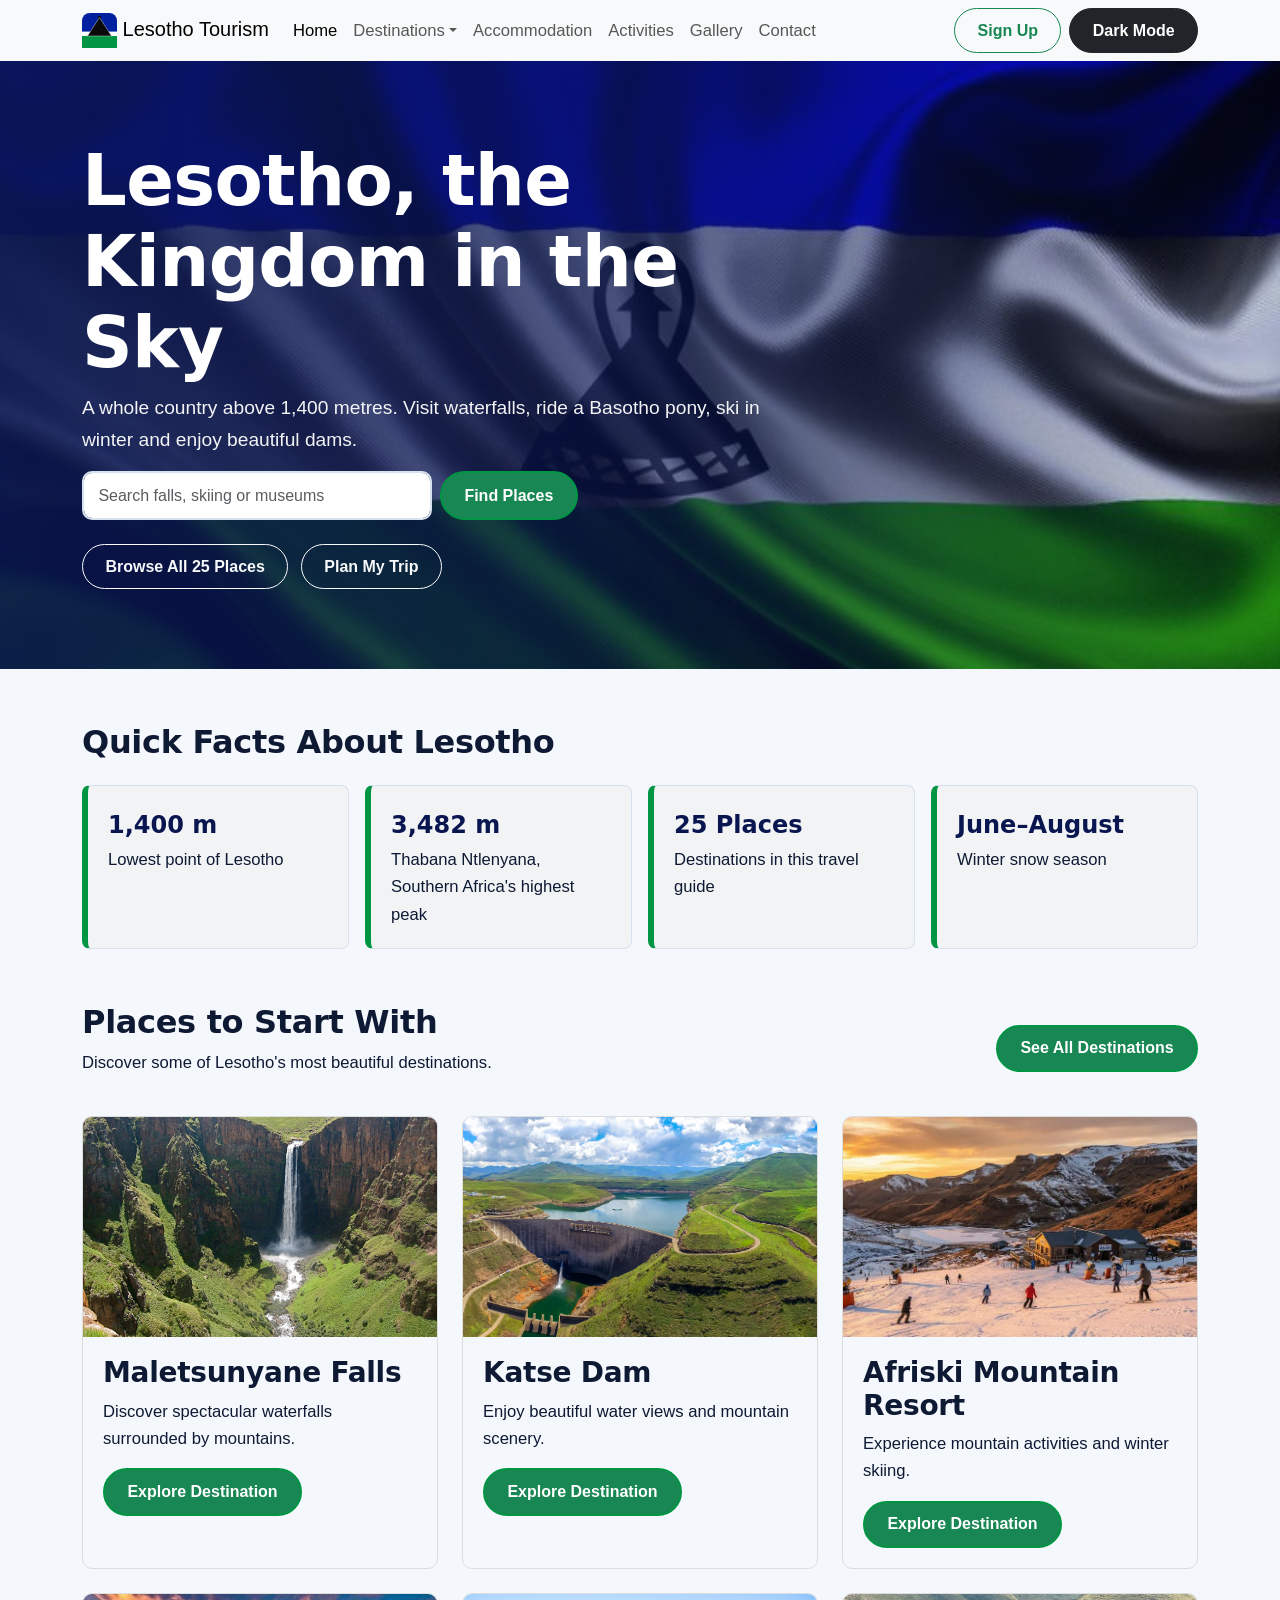
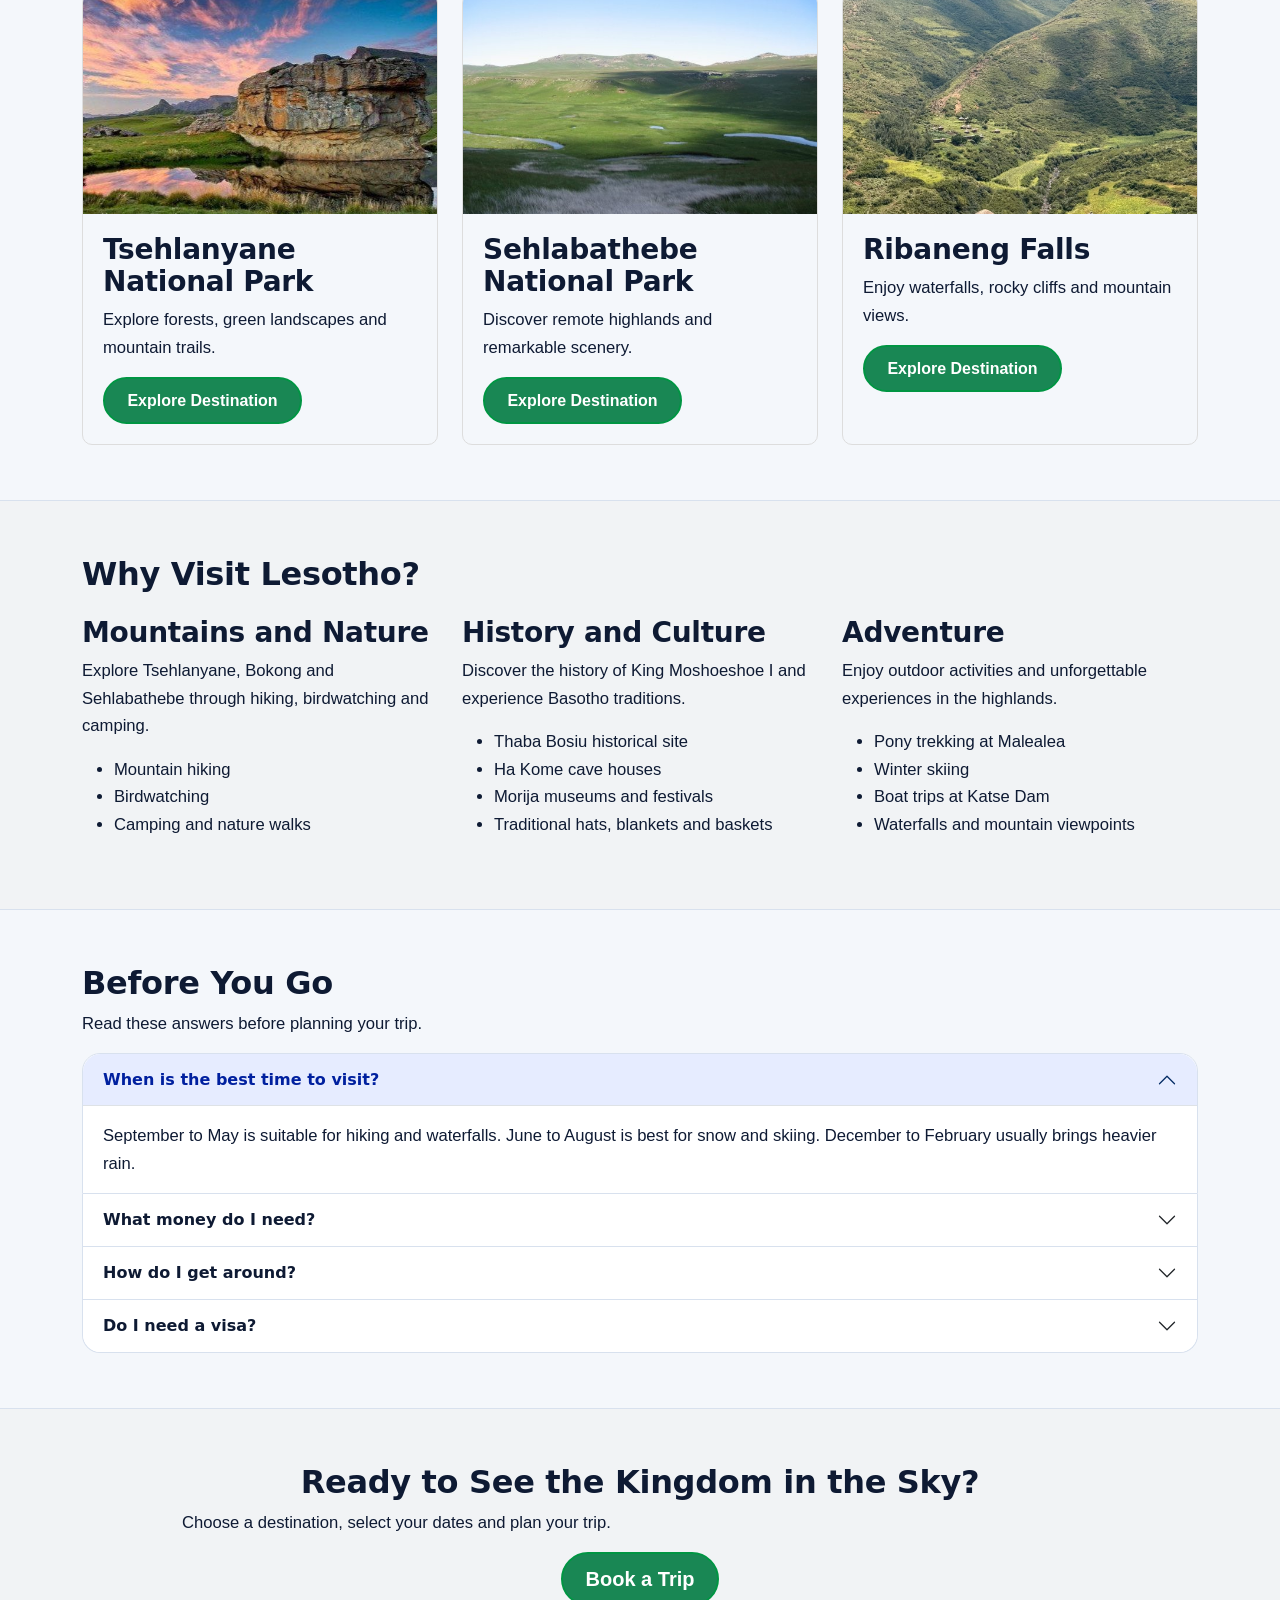
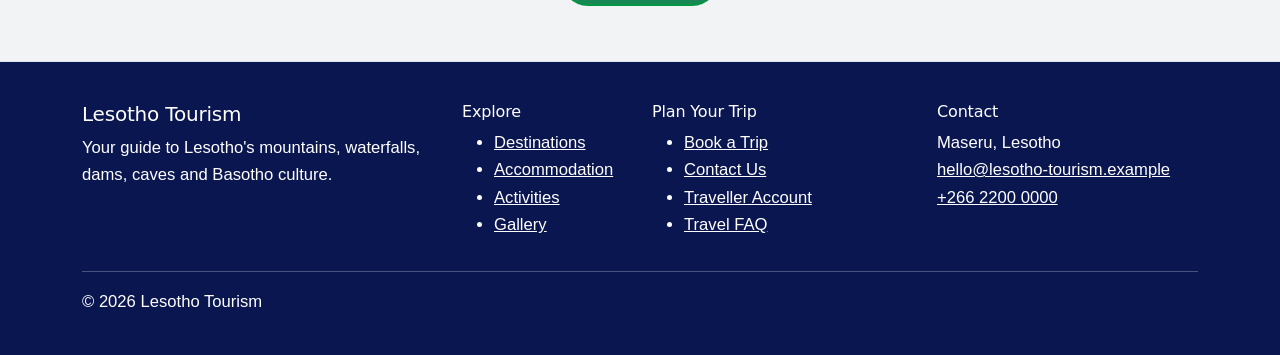
==== commit f86751dc: "Update index.html" ====
--- a/index.html
+++ b/index.html
@@ -1,426 +1,492 @@
-<!DOCTYPE html>  <html lang="en" data-bs-theme="light">  
-<head>  
-<meta charset="utf-8">  
-<meta name="viewport" content="width=device-width, initial-scale=1">  <title>Home | Lesotho Tourism</title>  <meta name="description" content="Plan your trip to Lesotho, the Kingdom in the Sky: waterfalls, mountains, dams, caves and Basotho culture.">  
-<meta name="theme-color" content="#0a1650">  <link rel="icon" href="images/favicon.svg" type="image/svg+xml">  <link rel="preconnect" href="https://fonts.googleapis.com">  
-<link rel="preconnect" href="https://fonts.gstatic.com" crossorigin>  <link href="https://fonts.googleapis.com/css2?family=Bricolage+Grotesque:opsz,wght@12..96,500;12..96,700;12..96,800&family=Figtree:wght@400;500;600;700&display=swap" rel="stylesheet">  <link href="https://cdn.jsdelivr.net/npm/bootstrap@5.3.3/dist/css/bootstrap.min.css" rel="stylesheet">  <link href="css/style.css" rel="stylesheet">  <style>  
-.destination-card {  
-    height: 100%;  
-    overflow: hidden;  
-    border-radius: 16px;  
-    background: var(--bs-body-bg);  
-    border: 1px solid var(--bs-border-color);  
-    box-shadow: 0 4px 15px rgba(0, 0, 0, 0.08);  
-    transition: transform 0.25s ease;  
-}  
-  
-.destination-card:hover {  
-    transform: translateY(-5px);  
-}  
-  
-.destination-image {  
-    width: 100%;  
-    height: 250px;  
-    display: block;  
-    object-fit: cover;  
-    background: #e9ecef;  
-}  
-  
-.destination-card-content {  
-    padding: 20px;  
-}  
-  
-.destination-card h3 {  
-    font-size: 1.3rem;  
-    font-weight: 700;  
-}  
-  
-.destination-card p {  
-    line-height: 1.6;  
-}  
-  
-@media (max-width: 576px) {  
-    .destination-image {  
-        height: 220px;  
-    }  
-}  
-</style>  </head>  <body>  <a class="skip-link" href="#main">Skip to main content</a>
-
-<header>  <nav class="navbar navbar-expand-xl lt-nav" aria-label="Main navigation">  <div class="container">  <a class="navbar-brand" href="index.html">  
-<img src="images/logo.svg" alt="" width="38" height="38">  
-<span>Lesotho Tourism</span>  
-</a>  <button class="navbar-toggler" type="button"  
-data-bs-toggle="collapse"  
-data-bs-target="#mainMenu"  
-aria-controls="mainMenu"  
-aria-expanded="false"  
-aria-label="Open or close the menu">
-<span class="navbar-toggler-icon"></span>
-</button>
-
-<div class="collapse navbar-collapse" id="mainMenu">  <ul class="navbar-nav me-auto mb-2 mb-xl-0 ms-xl-3">  <li class="nav-item">  
-<a class="nav-link active" href="index.html">Home</a>  
-</li>  <li class="nav-item dropdown">  <a class="nav-link dropdown-toggle" href="#"  
-role="button"  
-data-bs-toggle="dropdown"  
-aria-expanded="false">
-Destinations
-</a>
-
-<ul class="dropdown-menu">  <li>  
-<a class="dropdown-item" href="destinations.html">All 25 places</a>  
-</li>  <li><hr class="dropdown-divider"></li>  <li>  
-<a class="dropdown-item" href="destinations.html?cat=Mountains%20%26%20Nature">Mountains &amp; Nature</a>  
-</li>  <li>  
-<a class="dropdown-item" href="destinations.html?cat=Dams%20%26%20Highlands">Dams &amp; Highlands</a>  
-</li>  <li>  
-<a class="dropdown-item" href="destinations.html?cat=History%20%26%20Culture">History &amp; Culture</a>  
-</li>  <li>  
-<a class="dropdown-item" href="destinations.html?cat=More%20to%20explore">More to explore</a>  
-</li>  </ul>  
-</li>  <li class="nav-item">  
-<a class="nav-link" href="accommodation.html">Accommodation</a>  
-</li>  <li class="nav-item">  
-<a class="nav-link" href="activities.html">Activities</a>  
-</li>  <li class="nav-item">  
-<a class="nav-link" href="gallery.html">Gallery</a>  
-</li>  <li class="nav-item">  
-<a class="nav-link" href="contact.html">Contact</a>  
-</li>  </ul>  <div class="nav-tools">  <a class="icon-btn text-decoration-none"  
-href="contact.html#account"  
-data-welcome>
-Sign up
-</a>
-
-<button class="icon-btn"  
-type="button"  
-data-theme-toggle  
-aria-pressed="false"  
-aria-label="Switch between light and dark mode">
-<span class="ico" aria-hidden="true">☾</span>
-<span class="label">Dark mode</span>
-</button>
-
-</div>  
-</div>  
-</div>  
-</nav>  <div class="flag-stripe" role="presentation"></div>  </header>  <main id="main">  <section class="hero" aria-labelledby="heroTitle">  <div class="container hero-pad">  <div class="reveal-hero">  <h1 id="heroTitle">Lesotho, the Kingdom in the Sky</h1>  <p class="lead mb-4" style="max-width:34rem">  
-A whole country above 1,400 metres. Walk to waterfalls,  
-ride a Basotho pony, ski in July and sleep beside a dam.  
-</p>  <form id="heroSearch"  
-class="hero-search"  
-role="search"  
-aria-label="Search destinations">  <label for="heroQuery" class="visually-hidden">Search destinations</label>
-
-<input id="heroQuery"  
-type="search"  
-placeholder="Try falls, ski or museum"  
-autocomplete="off">
-
-<button class="btn btn-green" type="submit">Find places</button>
-
-</form>  <div class="d-flex flex-wrap gap-2 mt-4">  <a class="btn btn-ghost-light" href="destinations.html">Browse all 25 places</a>
-
-<a class="btn btn-ghost-light" href="contact.html#booking">Plan my trip</a>
-
-</div>  
-</div>  
-</div>  
-</section>  <section class="section pb-0" aria-label="Quick facts">  <div class="container">  <div class="row g-3">  <div class="col-6 col-lg-3">  
-<div class="fact">  
-<strong>1,400 m</strong>  
-Lowest point of the country, the highest in the world  
-</div>  
-</div>  <div class="col-6 col-lg-3">  
-<div class="fact">  
-<strong>3,482 m</strong>  
-Thabana Ntlenyana, the roof of Southern Africa  
-</div>  
-</div>  <div class="col-6 col-lg-3">  
-<div class="fact">  
-<strong>25 places</strong>  
-Described in this guide, from falls to museums  
-</div>  
-</div>  <div class="col-6 col-lg-3">  
-<div class="fact">  
-<strong>Jun to Aug</strong>  
-Snow season on the high peaks  
-</div>  
-</div>  </div>  
-</div>  
-</section>  <section class="section" aria-labelledby="featTitle">  <div class="container">  <div class="section-head d-flex flex-wrap justify-content-between align-items-end gap-3">  <div>  
-<h2 id="featTitle">Places to start with</h2>  
-<p class="mb-0 text-muted-lt">  
-Explore Lesotho's beautiful destinations through photographs.  
-</p>  
-</div>  <a class="btn btn-ghost" href="destinations.html">See all destinations</a>
-
-</div>  <div class="row g-4" id="featuredGrid">  <div class="col-md-6 col-lg-4">  
-<article class="destination-card">  
-<img src="images/maletsunyanefalls.jpg"  
-alt="Maletsunyane Falls in Lesotho"  
-class="destination-image"  
-loading="lazy"  
-onerror="this.onerror=null;this.src='images/ribaneng.jpg';">  
-<div class="destination-card-content">  
-<h3>Maletsunyane Falls</h3>  
-<p>Discover spectacular waterfalls surrounded by the mountains of Lesotho.</p>  
-<a href="destinations.html" class="btn btn-green">Explore destination</a>  
-</div>  
-</article>  
-</div>  <div class="col-md-6 col-lg-4">  
-<article class="destination-card">  
-<img src="images/katse_dam.jpg"  
-alt="Katse Dam and the surrounding highlands"  
-class="destination-image"  
-loading="lazy">  
-<div class="destination-card-content">  
-<h3>Katse Dam</h3>  
-<p>Enjoy magnificent water views and beautiful mountain scenery.</p>  
-<a href="destinations.html" class="btn btn-green">Explore destination</a>  
-</div>  
-</article>  
-</div>  <div class="col-md-6 col-lg-4">  
-<article class="destination-card">  
-<img src="images/afriski-mountain-resort.jpg"  
-alt="Afriski Mountain Resort"  
-class="destination-image"  
-loading="lazy">  
-<div class="destination-card-content">  
-<h3>Afriski Mountain Resort</h3>  
-<p>Experience the highlands, mountain activities and winter skiing.</p>  
-<a href="destinations.html" class="btn btn-green">Explore destination</a>  
-</div>  
-</article>  
-</div>  <div class="col-md-6 col-lg-4">  
-<article class="destination-card">  
-<img src="images/tsehlanyane.jpg"  
-alt="Tsehlanyane National Park"  
-class="destination-image"  
-loading="lazy">  
-<div class="destination-card-content">  
-<h3>Tsehlanyane National Park</h3>  
-<p>Explore natural forests, green landscapes and mountain trails.</p>  
-<a href="destinations.html" class="btn btn-green">Explore destination</a>  
-</div>  
-</article>  
-</div>  <div class="col-md-6 col-lg-4">  
-<article class="destination-card">  
-<img src="images/sehlabathebe_national_park.jpg"  
-alt="Sehlabathebe National Park"  
-class="destination-image"  
-loading="lazy">  
-<div class="destination-card-content">  
-<h3>Sehlabathebe National Park</h3>  
-<p>Discover the remote highlands and remarkable natural scenery.</p>  
-<a href="destinations.html" class="btn btn-green">Explore destination</a>  
-</div>  
-</article>  
-</div>  <div class="col-md-6 col-lg-4">  
-<article class="destination-card">  
-<img src="images/ribaneng.jpg"  
-alt="Ribaneng Falls in Lesotho"  
-class="destination-image"  
-loading="lazy">  
-<div class="destination-card-content">  
-<h3>Ribaneng Falls</h3>  
-<p>Enjoy waterfalls, rocky cliffs and the beauty of the highlands.</p>  
-<a href="destinations.html" class="btn btn-green">Explore destination</a>  
-</div>  
-</article>  
-</div>  </div>  
-</div>  
-</section>  <section class="section section-alt" aria-labelledby="whyTitle">  <div class="container">  <div class="section-head">  
-<h2 id="whyTitle">Why Basotho hospitality makes the trip</h2>  
-</div>  <div class="row g-4">  <article class="col-md-6 col-xl-4">  
-<h3 class="h4">Mountains you can reach</h3>  
-<p>  
-Tsehlanyane, Bokong and Sehlabathebe offer trails,  
-rivers and remarkable highland plants.  
-</p>  
-<ul>  
-<li>Day hikes from 1 to 6 hours</li>  
-<li>Birdwatching at Bokong</li>  
-<li>Remote camping at Sehlabathebe</li>  
-</ul>  
-</article>  <article class="col-md-6 col-xl-4">  
-<h3 class="h4">A living culture</h3>  
-<p>  
-Thaba Bosiu tells the story of King Moshoeshoe I.  
-Morija offers museums, crafts and cultural festivals.  
-</p>  
-<ul>  
-<li>Guided history walks</li>  
-<li>Cave houses at Ha Kome</li>  
-<li>Handmade hats, blankets and baskets</li>  
-</ul>  
-</article>  <article class="col-md-12 col-xl-4">  
-<h3 class="h4">Slow, wide adventure</h3>  
-<p>  
-Ride a pony to a village, visit Maletsunyane Falls  
-or enjoy a boat trip across Katse Dam.  
-</p>  
-<ul>  
-<li>Pony trekking from Malealea</li>  
-<li>Skiing in winter</li>  
-<li>Dam and gorge viewpoints</li>  
-</ul>  
-</article>  </div>  
-</div>  
-</section>  <section class="section" id="faq" aria-labelledby="faqTitle">  <div class="container">  <div class="row gy-4 gx-lg-5">  <div class="col-lg-4">  
-<h2 id="faqTitle">Before you go</h2>  
-<p>  
-Short answers to common visitor questions.  
-Confirm travel rules and prices before travelling.  
-</p>  
-</div>  <div class="col-lg-8">  <div class="accordion" id="faqAccordion">  <div class="accordion-item">  
-<h3 class="accordion-header">  
-<button class="accordion-button"  
-type="button"  
-data-bs-toggle="collapse"  
-data-bs-target="#f1"  
-aria-expanded="true"  
-aria-controls="f1">  
-When is the best time to visit?  
-</button>  
-</h3>  
-<div id="f1" class="accordion-collapse collapse show" data-bs-parent="#faqAccordion">  
-<div class="accordion-body">  
-September to May suits hiking and waterfalls.  
-June to August is suitable for snow and skiing,  
-with cold nights. December to February brings  
-the heaviest rain.  
-</div>  
-</div>  
-</div>  <div class="accordion-item">  
-<h3 class="accordion-header">  
-<button class="accordion-button collapsed"  
-type="button"  
-data-bs-toggle="collapse"  
-data-bs-target="#f2"  
-aria-expanded="false"  
-aria-controls="f2">  
-What money do I need?  
-</button>  
-</h3>  
-<div id="f2" class="accordion-collapse collapse" data-bs-parent="#faqAccordion">  
-<div class="accordion-body">  
-The currency is the loti (plural maloti, written M).  
-The South African rand is also widely accepted.  
-Carry cash for villages and mountain areas.  
-</div>  
-</div>  
-</div>  <div class="accordion-item">  
-<h3 class="accordion-header">  
-<button class="accordion-button collapsed"  
-type="button"  
-data-bs-toggle="collapse"  
-data-bs-target="#f3"  
-aria-expanded="false"  
-aria-controls="f3">  
-How do I get around?  
-</button>  
-</h3>  
-<div id="f3" class="accordion-collapse collapse" data-bs-parent="#faqAccordion">  
-<div class="accordion-body">  
-Minibus taxis connect towns. For the highlands,  
-consider a suitable vehicle or a guided transfer.  
-Avoid mountain passes at night or in snowy conditions.  
-</div>  
-</div>  
-</div>  <div class="accordion-item">  
-<h3 class="accordion-header">  
-<button class="accordion-button collapsed"  
-type="button"  
-data-bs-toggle="collapse"  
-data-bs-target="#f4"  
-aria-expanded="false"  
-aria-controls="f4">  
-Do I need a visa?  
-</button>  
-</h3>  
-<div id="f4" class="accordion-collapse collapse" data-bs-parent="#faqAccordion">  
-<div class="accordion-body">  
-Visa requirements depend on your passport.  
-Check with the nearest Lesotho embassy or  
-immigration department before booking.  
-</div>  
-</div>  
-</div>  </div>  
-</div>  
-</div>  
-</div>  
-</section>  <section class="section band" aria-labelledby="ctaTitle">  <div class="container position-relative">  <div class="row align-items-center g-4">  <div class="col-lg-8">  
-<h2 id="ctaTitle">Ready to see the Kingdom in the Sky?</h2>  
-<p class="mb-0">  
-Choose a place, pick your dates and get an instant  
-cost estimate. We will confirm availability by email.  
-</p>  
-</div>  <div class="col-lg-4 text-lg-end">  
-<a class="btn btn-green btn-lg" href="contact.html#booking">Book a trip</a>  
-</div>  </div>  
-</div>  
-</section>  </main>  <div class="modal fade"  
-id="detailsModal"  
-tabindex="-1"  
-aria-labelledby="detailsTitle"  
-aria-hidden="true">  <div class="modal-dialog modal-dialog-centered modal-lg modal-dialog-scrollable">  <div class="modal-content" style="border-radius:18px;overflow:hidden">  <div class="modal-header">  <h2 class="modal-title h4" id="detailsTitle" data-m-title>Destination details</h2>  <button type="button" class="btn-close" data-bs-dismiss="modal" aria-label="Close"></button>
-
-</div>  <div class="modal-body">  <div class="row g-4 align-items-start">  <div class="col-md-6">  
-<img data-m-img  
-src="images/Maletsunyanefalls.jpg"  
-alt="Destination photograph"  
-class="w-100 rounded-3"  
-width="800"  
-height="600">  
-</div>  <div class="col-md-6">  <p><span class="badge badge-cat" data-m-cat></span></p>  <dl class="mb-3">  
-<dt>Where</dt>  
-<dd data-m-region></dd>  <dt>About</dt>  
-<dd data-m-summary></dd>  <dt>Best for</dt>  
-<dd data-m-best class="mb-0"></dd>  
-</dl>  </div>  
-</div>  
-</div>  <div class="modal-footer">  <button type="button" class="btn btn-ghost" data-bs-dismiss="modal">Close</button>
-
-<a class="btn btn-green" data-m-book href="contact.html#booking">Plan a visit here</a>
-
-</div>  
-</div>  
-</div>  
-</div>  <button type="button" class="to-top" id="toTop" aria-label="Back to top">↑</button>
-
-<footer class="lt-footer">  <div class="container">  <div class="row g-4">  <div class="col-lg-4">  
-<h2 class="h5">Lesotho Tourism</h2>  
-<p>  
-Your guide to the Kingdom in the Sky: mountains,  
-waterfalls, dams, caves and the living culture of the Basotho.  
-</p>  
-</div>  <div class="col-6 col-lg-2">  
-<h3 class="h6">Explore</h3>  
-<ul>  
-<li><a href="destinations.html">Destinations</a></li>  
-<li><a href="accommodation.html">Accommodation</a></li>  
-<li><a href="activities.html">Activities</a></li>  
-<li><a href="gallery.html">Gallery</a></li>  
-</ul>  
-</div>  <div class="col-6 col-lg-3">  
-<h3 class="h6">Plan</h3>  
-<ul>  
-<li><a href="contact.html#booking">Book a trip</a></li>  
-<li><a href="contact.html#contact">Contact us</a></li>  
-<li><a href="contact.html#account">Traveller account</a></li>  
-<li><a href="index.html#faq">Travel FAQ</a></li>  
-</ul>  
-</div>  <div class="col-lg-3">  
-<h3 class="h6">Get in touch</h3>  
-<address class="mb-0">  
-Maseru, Lesotho<br>  
-<a href="mailto:hello@lesotho-tourism.example">hello@lesotho-tourism.example</a><br>  
-<a href="tel:+26622000000">+266 2200 0000</a>  
-</address>  
-</div>  </div>  <hr class="border-light opacity-25 my-4">  <p class="small mb-0">  
-&copy; <span data-year>2026</span>  
-Lesotho Tourism visit.  
-</p>  </div>  
-</footer>  <script src="https://cdn.jsdelivr.net/npm/bootstrap@5.3.3/dist/js/bootstrap.bundle.min.js"></script>  <script src="js/data-fallback.js"></script>  <script src="js/main.js"></script>  <script src="js/home.js"></script>  </body>  
-</html>  
+
+<!DOCTYPE html>
+<html lang="en" data-bs-theme="light">
+<head>
+    <meta charset="UTF-8">
+    <meta name="viewport" content="width=device-width, initial-scale=1">
+
+    <title>Home | Lesotho Tourism</title>
+
+    <meta name="description" content="Explore Lesotho's mountains, waterfalls, dams, caves and Basotho culture.">
+
+    <link href="https://cdn.jsdelivr.net/npm/bootstrap@5.3.3/dist/css/bootstrap.min.css" rel="stylesheet">
+    <link href="css/style.css" rel="stylesheet">
+
+    <style>
+        body {
+            font-family: Arial, sans-serif;
+        }
+
+        .hero {
+            background: #0a1650;
+            color: white;
+            padding: 80px 0;
+        }
+
+        .destination-card {
+            height: 100%;
+            border: 1px solid #ddd;
+            border-radius: 10px;
+            overflow: hidden;
+        }
+
+        .destination-card img {
+            width: 100%;
+            height: 220px;
+            object-fit: cover;
+        }
+
+        .destination-card-content {
+            padding: 20px;
+        }
+
+        .fact {
+            background: #f1f3f5;
+            padding: 20px;
+            border-radius: 8px;
+            height: 100%;
+        }
+
+        .fact strong {
+            display: block;
+            font-size: 24px;
+            color: #0a1650;
+        }
+
+        .btn-green {
+            background: #198754;
+            color: white;
+        }
+
+        .btn-green:hover {
+            background: #146c43;
+            color: white;
+        }
+
+        .section {
+            padding: 55px 0;
+        }
+
+        .section-alt {
+            background: #f1f3f5;
+        }
+
+        footer {
+            background: #0a1650;
+            color: white;
+            padding: 40px 0;
+        }
+
+        footer a {
+            color: white;
+        }
+
+        @media (max-width: 576px) {
+            .hero {
+                padding: 50px 0;
+            }
+        }
+    </style>
+</head>
+
+<body>
+
+<header>
+    <nav class="navbar navbar-expand-lg navbar-light bg-light">
+        <div class="container">
+
+            <a class="navbar-brand" href="index.html">
+                <img src="images/logo.svg" alt="" width="35" height="35">
+                Lesotho Tourism
+            </a>
+
+            <button class="navbar-toggler" type="button" data-bs-toggle="collapse" data-bs-target="#mainMenu">
+                <span class="navbar-toggler-icon"></span>
+            </button>
+
+            <div class="collapse navbar-collapse" id="mainMenu">
+
+                <ul class="navbar-nav me-auto">
+                    <li class="nav-item">
+                        <a class="nav-link active" href="index.html">Home</a>
+                    </li>
+
+                    <li class="nav-item dropdown">
+                        <a class="nav-link dropdown-toggle" href="#" data-bs-toggle="dropdown">Destinations</a>
+                        <ul class="dropdown-menu">
+                            <li><a class="dropdown-item" href="destinations.html">All 25 Places</a></li>
+                            <li><a class="dropdown-item" href="destinations.html?cat=Mountains%20%26%20Nature">Mountains and Nature</a></li>
+                            <li><a class="dropdown-item" href="destinations.html?cat=Dams%20%26%20Highlands">Dams and Highlands</a></li>
+                            <li><a class="dropdown-item" href="destinations.html?cat=History%20%26%20Culture">History and Culture</a></li>
+                            <li><a class="dropdown-item" href="destinations.html?cat=More%20to%20explore">More to Explore</a></li>
+                        </ul>
+                    </li>
+
+                    <li class="nav-item"><a class="nav-link" href="accommodation.html">Accommodation</a></li>
+                    <li class="nav-item"><a class="nav-link" href="activities.html">Activities</a></li>
+                    <li class="nav-item"><a class="nav-link" href="gallery.html">Gallery</a></li>
+                    <li class="nav-item"><a class="nav-link" href="contact.html">Contact</a></li>
+                </ul>
+
+                <a class="btn btn-outline-success me-2" href="contact.html#account">Sign Up</a>
+
+                <button class="btn btn-dark" type="button" id="themeButton">
+                    Dark Mode
+                </button>
+
+            </div>
+        </div>
+    </nav>
+</header>
+
+<main>
+
+    <section class="hero">
+        <div class="container">
+
+            <h1>Lesotho, the Kingdom in the Sky</h1>
+
+            <p class="lead">
+                A whole country above 1,400 metres. Visit waterfalls,
+                ride a Basotho pony, ski in winter and enjoy beautiful dams.
+            </p>
+
+            <form id="heroSearch" class="d-flex flex-wrap gap-2">
+                <input class="form-control" style="max-width:350px" id="heroQuery" type="search" placeholder="Search falls, skiing or museums">
+
+                <button class="btn btn-green" type="submit">Find Places</button>
+            </form>
+
+            <div class="mt-4">
+                <a class="btn btn-outline-light me-2" href="destinations.html">Browse All 25 Places</a>
+                <a class="btn btn-outline-light" href="contact.html#booking">Plan My Trip</a>
+            </div>
+
+        </div>
+    </section>
+
+    <section class="section pb-0">
+        <div class="container">
+            <h2 class="mb-4">Quick Facts About Lesotho</h2>
+
+            <div class="row g-3">
+
+                <div class="col-6 col-lg-3">
+                    <div class="fact">
+                        <strong>1,400 m</strong>
+                        Lowest point of Lesotho
+                    </div>
+                </div>
+
+                <div class="col-6 col-lg-3">
+                    <div class="fact">
+                        <strong>3,482 m</strong>
+                        Thabana Ntlenyana, Southern Africa's highest peak
+                    </div>
+                </div>
+
+                <div class="col-6 col-lg-3">
+                    <div class="fact">
+                        <strong>25 Places</strong>
+                        Destinations in this travel guide
+                    </div>
+                </div>
+
+                <div class="col-6 col-lg-3">
+                    <div class="fact">
+                        <strong>June–August</strong>
+                        Winter snow season
+                    </div>
+                </div>
+
+            </div>
+        </div>
+    </section>
+
+    <section class="section">
+        <div class="container">
+
+            <div class="d-flex justify-content-between align-items-center flex-wrap gap-3 mb-4">
+                <div>
+                    <h2>Places to Start With</h2>
+                    <p>Discover some of Lesotho's most beautiful destinations.</p>
+                </div>
+
+                <a class="btn btn-green" href="destinations.html">See All Destinations</a>
+            </div>
+
+            <div class="row g-4" id="featuredGrid">
+
+                <div class="col-md-6 col-lg-4">
+                    <article class="destination-card">
+                        <img src="images/maletsunyanefalls.jpg" alt="Maletsunyane Falls" loading="lazy">
+                        <div class="destination-card-content">
+                            <h3>Maletsunyane Falls</h3>
+                            <p>Discover spectacular waterfalls surrounded by mountains.</p>
+                            <a href="destinations.html" class="btn btn-green">Explore Destination</a>
+                        </div>
+                    </article>
+                </div>
+
+                <div class="col-md-6 col-lg-4">
+                    <article class="destination-card">
+                        <img src="images/katse_dam.jpg" alt="Katse Dam" loading="lazy">
+                        <div class="destination-card-content">
+                            <h3>Katse Dam</h3>
+                            <p>Enjoy beautiful water views and mountain scenery.</p>
+                            <a href="destinations.html" class="btn btn-green">Explore Destination</a>
+                        </div>
+                    </article>
+                </div>
+
+                <div class="col-md-6 col-lg-4">
+                    <article class="destination-card">
+                        <img src="images/afriski-mountain-resort.jpg" alt="Afriski Mountain Resort" loading="lazy">
+                        <div class="destination-card-content">
+                            <h3>Afriski Mountain Resort</h3>
+                            <p>Experience mountain activities and winter skiing.</p>
+                            <a href="destinations.html" class="btn btn-green">Explore Destination</a>
+                        </div>
+                    </article>
+                </div>
+
+                <div class="col-md-6 col-lg-4">
+                    <article class="destination-card">
+                        <img src="images/tsehlanyane.jpg" alt="Tsehlanyane National Park" loading="lazy">
+                        <div class="destination-card-content">
+                            <h3>Tsehlanyane National Park</h3>
+                            <p>Explore forests, green landscapes and mountain trails.</p>
+                            <a href="destinations.html" class="btn btn-green">Explore Destination</a>
+                        </div>
+                    </article>
+                </div>
+
+                <div class="col-md-6 col-lg-4">
+                    <article class="destination-card">
+                        <img src="images/sehlabathebe_national_park.jpg" alt="Sehlabathebe National Park" loading="lazy">
+                        <div class="destination-card-content">
+                            <h3>Sehlabathebe National Park</h3>
+                            <p>Discover remote highlands and remarkable scenery.</p>
+                            <a href="destinations.html" class="btn btn-green">Explore Destination</a>
+                        </div>
+                    </article>
+                </div>
+
+                <div class="col-md-6 col-lg-4">
+                    <article class="destination-card">
+                        <img src="images/ribaneng.jpg" alt="Ribaneng Falls" loading="lazy">
+                        <div class="destination-card-content">
+                            <h3>Ribaneng Falls</h3>
+                            <p>Enjoy waterfalls, rocky cliffs and mountain views.</p>
+                            <a href="destinations.html" class="btn btn-green">Explore Destination</a>
+                        </div>
+                    </article>
+                </div>
+
+            </div>
+        </div>
+    </section>
+
+    <section class="section section-alt">
+        <div class="container">
+
+            <h2 class="mb-4">Why Visit Lesotho?</h2>
+
+            <div class="row g-4">
+
+                <div class="col-md-4">
+                    <h3>Mountains and Nature</h3>
+                    <p>Explore Tsehlanyane, Bokong and Sehlabathebe through hiking, birdwatching and camping.</p>
+                    <ul>
+                        <li>Mountain hiking</li>
+                        <li>Birdwatching</li>
+                        <li>Camping and nature walks</li>
+                    </ul>
+                </div>
+
+                <div class="col-md-4">
+                    <h3>History and Culture</h3>
+                    <p>Discover the history of King Moshoeshoe I and experience Basotho traditions.</p>
+                    <ul>
+                        <li>Thaba Bosiu historical site</li>
+                        <li>Ha Kome cave houses</li>
+                        <li>Morija museums and festivals</li>
+                        <li>Traditional hats, blankets and baskets</li>
+                    </ul>
+                </div>
+
+                <div class="col-md-4">
+                    <h3>Adventure</h3>
+                    <p>Enjoy outdoor activities and unforgettable experiences in the highlands.</p>
+                    <ul>
+                        <li>Pony trekking at Malealea</li>
+                        <li>Winter skiing</li>
+                        <li>Boat trips at Katse Dam</li>
+                        <li>Waterfalls and mountain viewpoints</li>
+                    </ul>
+                </div>
+
+            </div>
+        </div>
+    </section>
+
+    <section class="section" id="faq">
+        <div class="container">
+
+            <h2>Before You Go</h2>
+            <p>Read these answers before planning your trip.</p>
+
+            <div class="accordion" id="faqAccordion">
+
+                <div class="accordion-item">
+                    <h3 class="accordion-header">
+                        <button class="accordion-button" type="button" data-bs-toggle="collapse" data-bs-target="#faq1">
+                            When is the best time to visit?
+                        </button>
+                    </h3>
+                    <div id="faq1" class="accordion-collapse collapse show" data-bs-parent="#faqAccordion">
+                        <div class="accordion-body">
+                            September to May is suitable for hiking and waterfalls. June to August is best for snow and skiing. December to February usually brings heavier rain.
+                        </div>
+                    </div>
+                </div>
+
+                <div class="accordion-item">
+                    <h3 class="accordion-header">
+                        <button class="accordion-button collapsed" type="button" data-bs-toggle="collapse" data-bs-target="#faq2">
+                            What money do I need?
+                        </button>
+                    </h3>
+                    <div id="faq2" class="accordion-collapse collapse" data-bs-parent="#faqAccordion">
+                        <div class="accordion-body">
+                            Lesotho uses the loti, with maloti as the plural. The South African rand is also widely accepted. Carry cash when visiting villages and mountain areas.
+                        </div>
+                    </div>
+                </div>
+
+                <div class="accordion-item">
+                    <h3 class="accordion-header">
+                        <button class="accordion-button collapsed" type="button" data-bs-toggle="collapse" data-bs-target="#faq3">
+                            How do I get around?
+                        </button>
+                    </h3>
+                    <div id="faq3" class="accordion-collapse collapse" data-bs-parent="#faqAccordion">
+                        <div class="accordion-body">
+                            Minibus taxis connect towns. A suitable vehicle or guided transfer may be needed for the highlands. Avoid mountain passes at night or in snowy conditions.
+                        </div>
+                    </div>
+                </div>
+
+                <div class="accordion-item">
+                    <h3 class="accordion-header">
+                        <button class="accordion-button collapsed" type="button" data-bs-toggle="collapse" data-bs-target="#faq4">
+                            Do I need a visa?
+                        </button>
+                    </h3>
+                    <div id="faq4" class="accordion-collapse collapse" data-bs-parent="#faqAccordion">
+                        <div class="accordion-body">
+                            Visa requirements depend on your passport. Check with a Lesotho embassy or the immigration department before travelling.
+                        </div>
+                    </div>
+                </div>
+
+            </div>
+        </div>
+    </section>
+
+    <section class="section section-alt">
+        <div class="container text-center">
+            <h2>Ready to See the Kingdom in the Sky?</h2>
+            <p>Choose a destination, select your dates and plan your trip.</p>
+            <a class="btn btn-green btn-lg" href="contact.html#booking">Book a Trip</a>
+        </div>
+    </section>
+
+</main>
+
+<footer>
+    <div class="container">
+
+        <div class="row g-4">
+
+            <div class="col-lg-4">
+                <h2 class="h5">Lesotho Tourism</h2>
+                <p>Your guide to Lesotho's mountains, waterfalls, dams, caves and Basotho culture.</p>
+            </div>
+
+            <div class="col-6 col-lg-2">
+                <h3 class="h6">Explore</h3>
+                <ul>
+                    <li><a href="destinations.html">Destinations</a></li>
+                    <li><a href="accommodation.html">Accommodation</a></li>
+                    <li><a href="activities.html">Activities</a></li>
+                    <li><a href="gallery.html">Gallery</a></li>
+                </ul>
+            </div>
+
+            <div class="col-6 col-lg-3">
+                <h3 class="h6">Plan Your Trip</h3>
+                <ul>
+                    <li><a href="contact.html#booking">Book a Trip</a></li>
+                    <li><a href="contact.html#contact">Contact Us</a></li>
+                    <li><a href="contact.html#account">Traveller Account</a></li>
+                    <li><a href="index.html#faq">Travel FAQ</a></li>
+                </ul>
+            </div>
+
+            <div class="col-lg-3">
+                <h3 class="h6">Contact</h3>
+                <p>
+                    Maseru, Lesotho<br>
+                    <a href="mailto:hello@lesotho-tourism.example">hello@lesotho-tourism.example</a><br>
+                    <a href="tel:+26622000000">+266 2200 0000</a>
+                </p>
+            </div>
+
+        </div>
+
+        <hr>
+
+        <p class="mb-0">© <span id="year"></span> Lesotho Tourism</p>
+
+    </div>
+</footer>
+
+<script src="https://cdn.jsdelivr.net/npm/bootstrap@5.3.3/dist/js/bootstrap.bundle.min.js"></script>
+
+<script>
+    document.getElementById("year").textContent = new Date().getFullYear();
+
+    const themeButton = document.getElementById("themeButton");
+
+    themeButton.addEventListener("click", function () {
+        const html = document.documentElement;
+
+        if (html.getAttribute("data-bs-theme") === "light") {
+            html.setAttribute("data-bs-theme", "dark");
+            document.body.style.backgroundColor = "#212529";
+            document.body.style.color = "#f8f9fa";
+            themeButton.textContent = "Light Mode";
+        } else {
+            html.setAttribute("data-bs-theme", "light");
+            document.body.style.backgroundColor = "#ffffff";
+            document.body.style.color = "#212529";
+            themeButton.textContent = "Dark Mode";
+        }
+    });
+
+    document.getElementById("heroSearch").addEventListener("submit", function (event) {
+        event.preventDefault();
+
+        const query = document.getElementById("heroQuery").value.trim();
+
+        if (query !== "") {
+            window.location.href = "destinations.html?search=" + encodeURIComponent(query);
+        } else {
+            window.location.href = "destinations.html";
+        }
+    });
+</script>
+
+</body>
+</html>
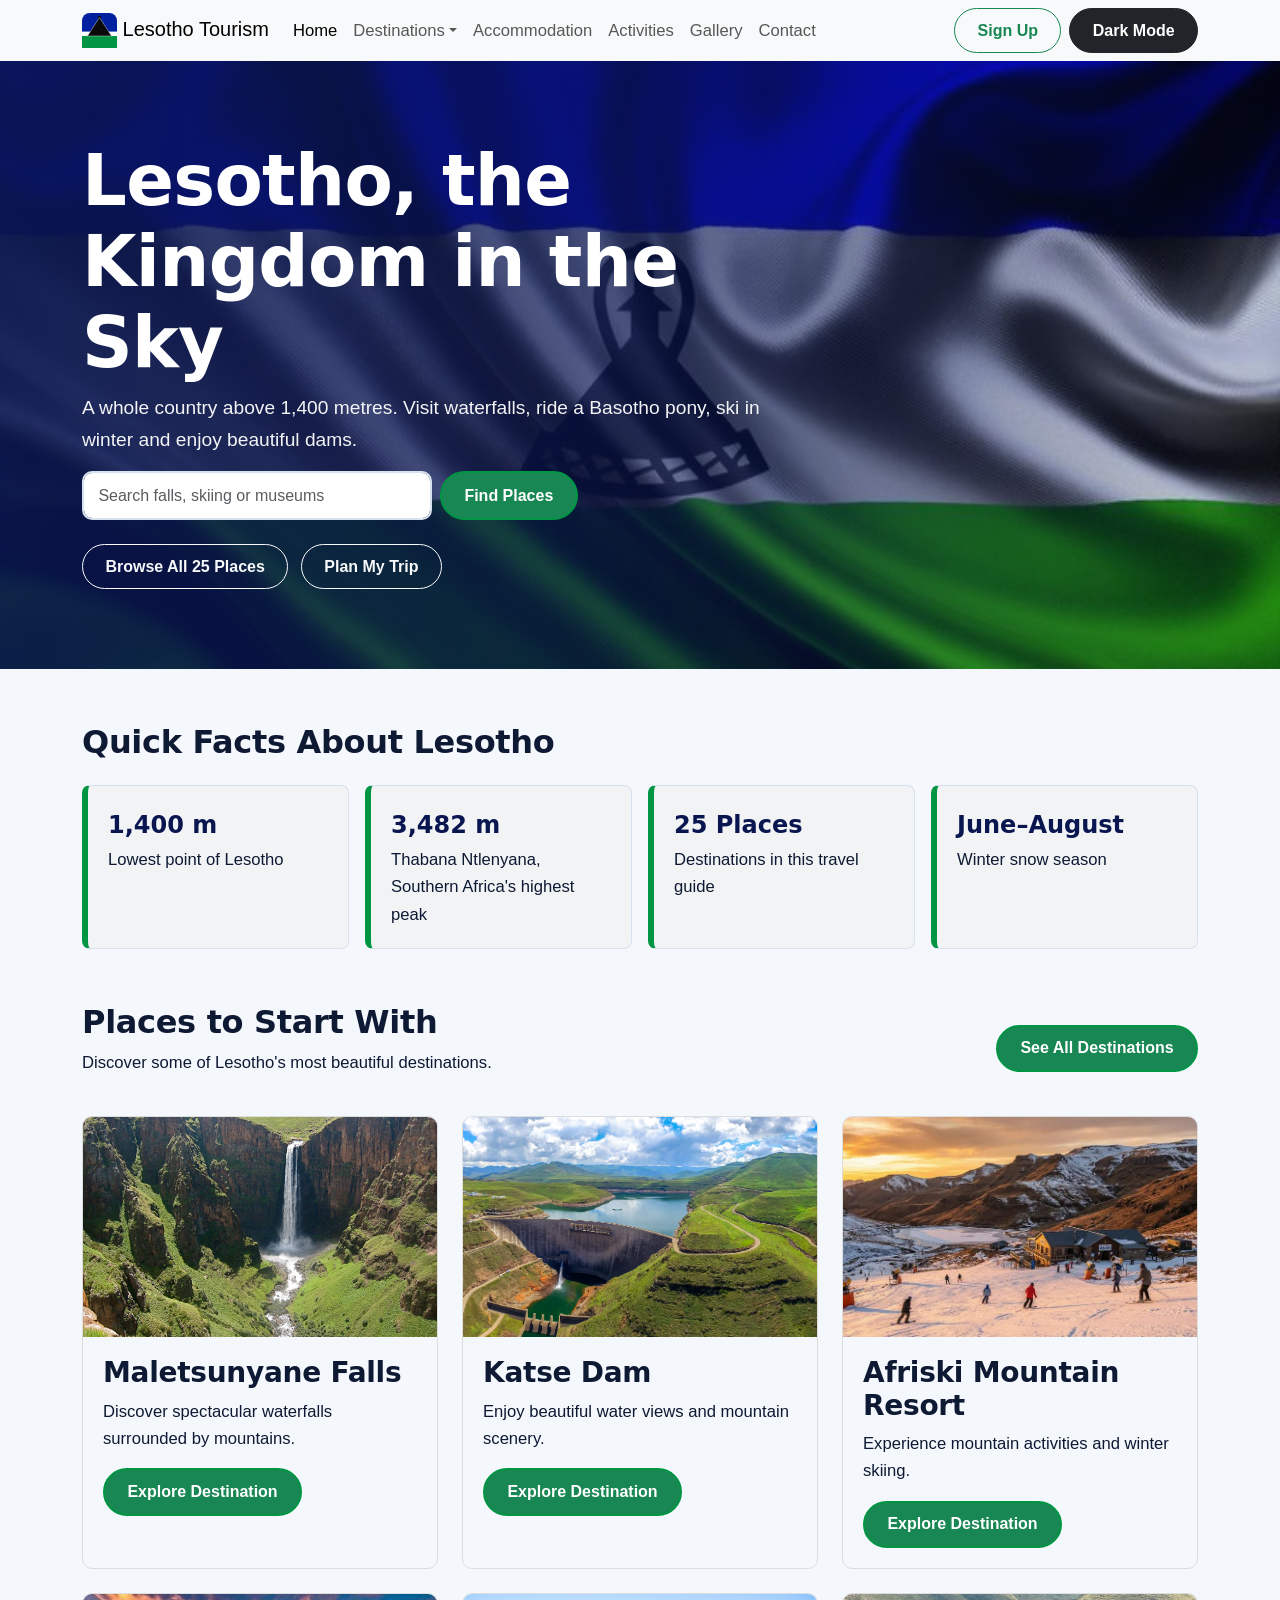
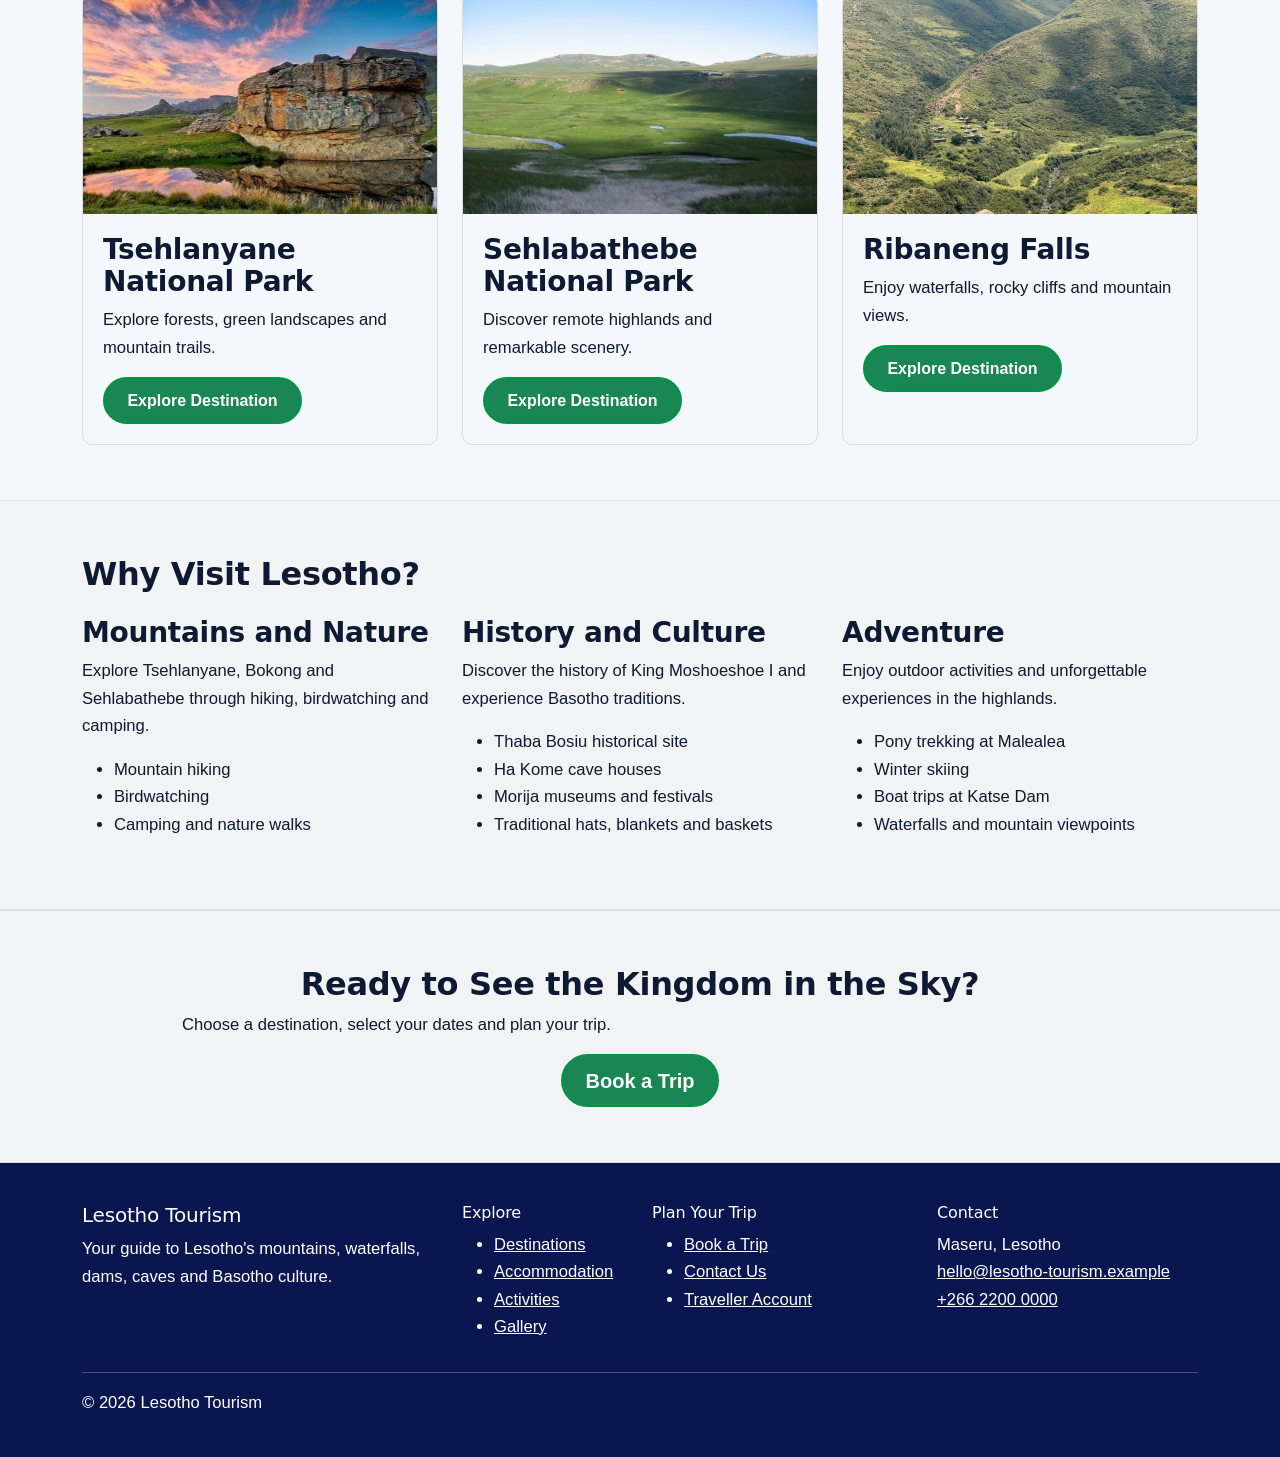
==== commit 96d7e113: "Update index.html" ====
--- a/index.html
+++ b/index.html
@@ -1,4 +1,3 @@
-
 <!DOCTYPE html>
 <html lang="en" data-bs-theme="light">
 <head>
@@ -85,6 +84,10 @@
             .hero {
                 padding: 50px 0;
             }
+
+            .destination-card img {
+                height: 200px;
+            }
         }
     </style>
 </head>
@@ -113,6 +116,7 @@
 
                     <li class="nav-item dropdown">
                         <a class="nav-link dropdown-toggle" href="#" data-bs-toggle="dropdown">Destinations</a>
+
                         <ul class="dropdown-menu">
                             <li><a class="dropdown-item" href="destinations.html">All 25 Places</a></li>
                             <li><a class="dropdown-item" href="destinations.html?cat=Mountains%20%26%20Nature">Mountains and Nature</a></li>
@@ -122,10 +126,21 @@
                         </ul>
                     </li>
 
-                    <li class="nav-item"><a class="nav-link" href="accommodation.html">Accommodation</a></li>
-                    <li class="nav-item"><a class="nav-link" href="activities.html">Activities</a></li>
-                    <li class="nav-item"><a class="nav-link" href="gallery.html">Gallery</a></li>
-                    <li class="nav-item"><a class="nav-link" href="contact.html">Contact</a></li>
+                    <li class="nav-item">
+                        <a class="nav-link" href="accommodation.html">Accommodation</a>
+                    </li>
+
+                    <li class="nav-item">
+                        <a class="nav-link" href="activities.html">Activities</a>
+                    </li>
+
+                    <li class="nav-item">
+                        <a class="nav-link" href="gallery.html">Gallery</a>
+                    </li>
+
+                    <li class="nav-item">
+                        <a class="nav-link" href="contact.html">Contact</a>
+                    </li>
                 </ul>
 
                 <a class="btn btn-outline-success me-2" href="contact.html#account">Sign Up</a>
@@ -152,7 +167,12 @@
             </p>
 
             <form id="heroSearch" class="d-flex flex-wrap gap-2">
-                <input class="form-control" style="max-width:350px" id="heroQuery" type="search" placeholder="Search falls, skiing or museums">
+                <input
+                    class="form-control"
+                    style="max-width:350px"
+                    id="heroQuery"
+                    type="search"
+                    placeholder="Search falls, skiing or museums">
 
                 <button class="btn btn-green" type="submit">Find Places</button>
             </form>
@@ -167,6 +187,7 @@
 
     <section class="section pb-0">
         <div class="container">
+
             <h2 class="mb-4">Quick Facts About Lesotho</h2>
 
             <div class="row g-3">
@@ -207,12 +228,14 @@
         <div class="container">
 
             <div class="d-flex justify-content-between align-items-center flex-wrap gap-3 mb-4">
+
                 <div>
                     <h2>Places to Start With</h2>
                     <p>Discover some of Lesotho's most beautiful destinations.</p>
                 </div>
 
                 <a class="btn btn-green" href="destinations.html">See All Destinations</a>
+
             </div>
 
             <div class="row g-4" id="featuredGrid">
@@ -220,6 +243,7 @@
                 <div class="col-md-6 col-lg-4">
                     <article class="destination-card">
                         <img src="images/maletsunyanefalls.jpg" alt="Maletsunyane Falls" loading="lazy">
+
                         <div class="destination-card-content">
                             <h3>Maletsunyane Falls</h3>
                             <p>Discover spectacular waterfalls surrounded by mountains.</p>
@@ -231,6 +255,7 @@
                 <div class="col-md-6 col-lg-4">
                     <article class="destination-card">
                         <img src="images/katse_dam.jpg" alt="Katse Dam" loading="lazy">
+
                         <div class="destination-card-content">
                             <h3>Katse Dam</h3>
                             <p>Enjoy beautiful water views and mountain scenery.</p>
@@ -242,6 +267,7 @@
                 <div class="col-md-6 col-lg-4">
                     <article class="destination-card">
                         <img src="images/afriski-mountain-resort.jpg" alt="Afriski Mountain Resort" loading="lazy">
+
                         <div class="destination-card-content">
                             <h3>Afriski Mountain Resort</h3>
                             <p>Experience mountain activities and winter skiing.</p>
@@ -253,6 +279,7 @@
                 <div class="col-md-6 col-lg-4">
                     <article class="destination-card">
                         <img src="images/tsehlanyane.jpg" alt="Tsehlanyane National Park" loading="lazy">
+
                         <div class="destination-card-content">
                             <h3>Tsehlanyane National Park</h3>
                             <p>Explore forests, green landscapes and mountain trails.</p>
@@ -264,6 +291,7 @@
                 <div class="col-md-6 col-lg-4">
                     <article class="destination-card">
                         <img src="images/sehlabathebe_national_park.jpg" alt="Sehlabathebe National Park" loading="lazy">
+
                         <div class="destination-card-content">
                             <h3>Sehlabathebe National Park</h3>
                             <p>Discover remote highlands and remarkable scenery.</p>
@@ -275,6 +303,7 @@
                 <div class="col-md-6 col-lg-4">
                     <article class="destination-card">
                         <img src="images/ribaneng.jpg" alt="Ribaneng Falls" loading="lazy">
+
                         <div class="destination-card-content">
                             <h3>Ribaneng Falls</h3>
                             <p>Enjoy waterfalls, rocky cliffs and mountain views.</p>
@@ -297,6 +326,7 @@
                 <div class="col-md-4">
                     <h3>Mountains and Nature</h3>
                     <p>Explore Tsehlanyane, Bokong and Sehlabathebe through hiking, birdwatching and camping.</p>
+
                     <ul>
                         <li>Mountain hiking</li>
                         <li>Birdwatching</li>
@@ -307,6 +337,7 @@
                 <div class="col-md-4">
                     <h3>History and Culture</h3>
                     <p>Discover the history of King Moshoeshoe I and experience Basotho traditions.</p>
+
                     <ul>
                         <li>Thaba Bosiu historical site</li>
                         <li>Ha Kome cave houses</li>
@@ -318,6 +349,7 @@
                 <div class="col-md-4">
                     <h3>Adventure</h3>
                     <p>Enjoy outdoor activities and unforgettable experiences in the highlands.</p>
+
                     <ul>
                         <li>Pony trekking at Malealea</li>
                         <li>Winter skiing</li>
@@ -330,75 +362,15 @@
         </div>
     </section>
 
-    <section class="section" id="faq">
-        <div class="container">
-
-            <h2>Before You Go</h2>
-            <p>Read these answers before planning your trip.</p>
-
-            <div class="accordion" id="faqAccordion">
-
-                <div class="accordion-item">
-                    <h3 class="accordion-header">
-                        <button class="accordion-button" type="button" data-bs-toggle="collapse" data-bs-target="#faq1">
-                            When is the best time to visit?
-                        </button>
-                    </h3>
-                    <div id="faq1" class="accordion-collapse collapse show" data-bs-parent="#faqAccordion">
-                        <div class="accordion-body">
-                            September to May is suitable for hiking and waterfalls. June to August is best for snow and skiing. December to February usually brings heavier rain.
-                        </div>
-                    </div>
-                </div>
-
-                <div class="accordion-item">
-                    <h3 class="accordion-header">
-                        <button class="accordion-button collapsed" type="button" data-bs-toggle="collapse" data-bs-target="#faq2">
-                            What money do I need?
-                        </button>
-                    </h3>
-                    <div id="faq2" class="accordion-collapse collapse" data-bs-parent="#faqAccordion">
-                        <div class="accordion-body">
-                            Lesotho uses the loti, with maloti as the plural. The South African rand is also widely accepted. Carry cash when visiting villages and mountain areas.
-                        </div>
-                    </div>
-                </div>
-
-                <div class="accordion-item">
-                    <h3 class="accordion-header">
-                        <button class="accordion-button collapsed" type="button" data-bs-toggle="collapse" data-bs-target="#faq3">
-                            How do I get around?
-                        </button>
-                    </h3>
-                    <div id="faq3" class="accordion-collapse collapse" data-bs-parent="#faqAccordion">
-                        <div class="accordion-body">
-                            Minibus taxis connect towns. A suitable vehicle or guided transfer may be needed for the highlands. Avoid mountain passes at night or in snowy conditions.
-                        </div>
-                    </div>
-                </div>
-
-                <div class="accordion-item">
-                    <h3 class="accordion-header">
-                        <button class="accordion-button collapsed" type="button" data-bs-toggle="collapse" data-bs-target="#faq4">
-                            Do I need a visa?
-                        </button>
-                    </h3>
-                    <div id="faq4" class="accordion-collapse collapse" data-bs-parent="#faqAccordion">
-                        <div class="accordion-body">
-                            Visa requirements depend on your passport. Check with a Lesotho embassy or the immigration department before travelling.
-                        </div>
-                    </div>
-                </div>
-
-            </div>
-        </div>
-    </section>
-
     <section class="section section-alt">
         <div class="container text-center">
+
             <h2>Ready to See the Kingdom in the Sky?</h2>
+
             <p>Choose a destination, select your dates and plan your trip.</p>
+
             <a class="btn btn-green btn-lg" href="contact.html#booking">Book a Trip</a>
+
         </div>
     </section>
 
@@ -416,6 +388,7 @@
 
             <div class="col-6 col-lg-2">
                 <h3 class="h6">Explore</h3>
+
                 <ul>
                     <li><a href="destinations.html">Destinations</a></li>
                     <li><a href="accommodation.html">Accommodation</a></li>
@@ -426,16 +399,17 @@
 
             <div class="col-6 col-lg-3">
                 <h3 class="h6">Plan Your Trip</h3>
+
                 <ul>
                     <li><a href="contact.html#booking">Book a Trip</a></li>
                     <li><a href="contact.html#contact">Contact Us</a></li>
                     <li><a href="contact.html#account">Traveller Account</a></li>
-                    <li><a href="index.html#faq">Travel FAQ</a></li>
                 </ul>
             </div>
 
             <div class="col-lg-3">
                 <h3 class="h6">Contact</h3>
+
                 <p>
                     Maseru, Lesotho<br>
                     <a href="mailto:hello@lesotho-tourism.example">hello@lesotho-tourism.example</a><br>
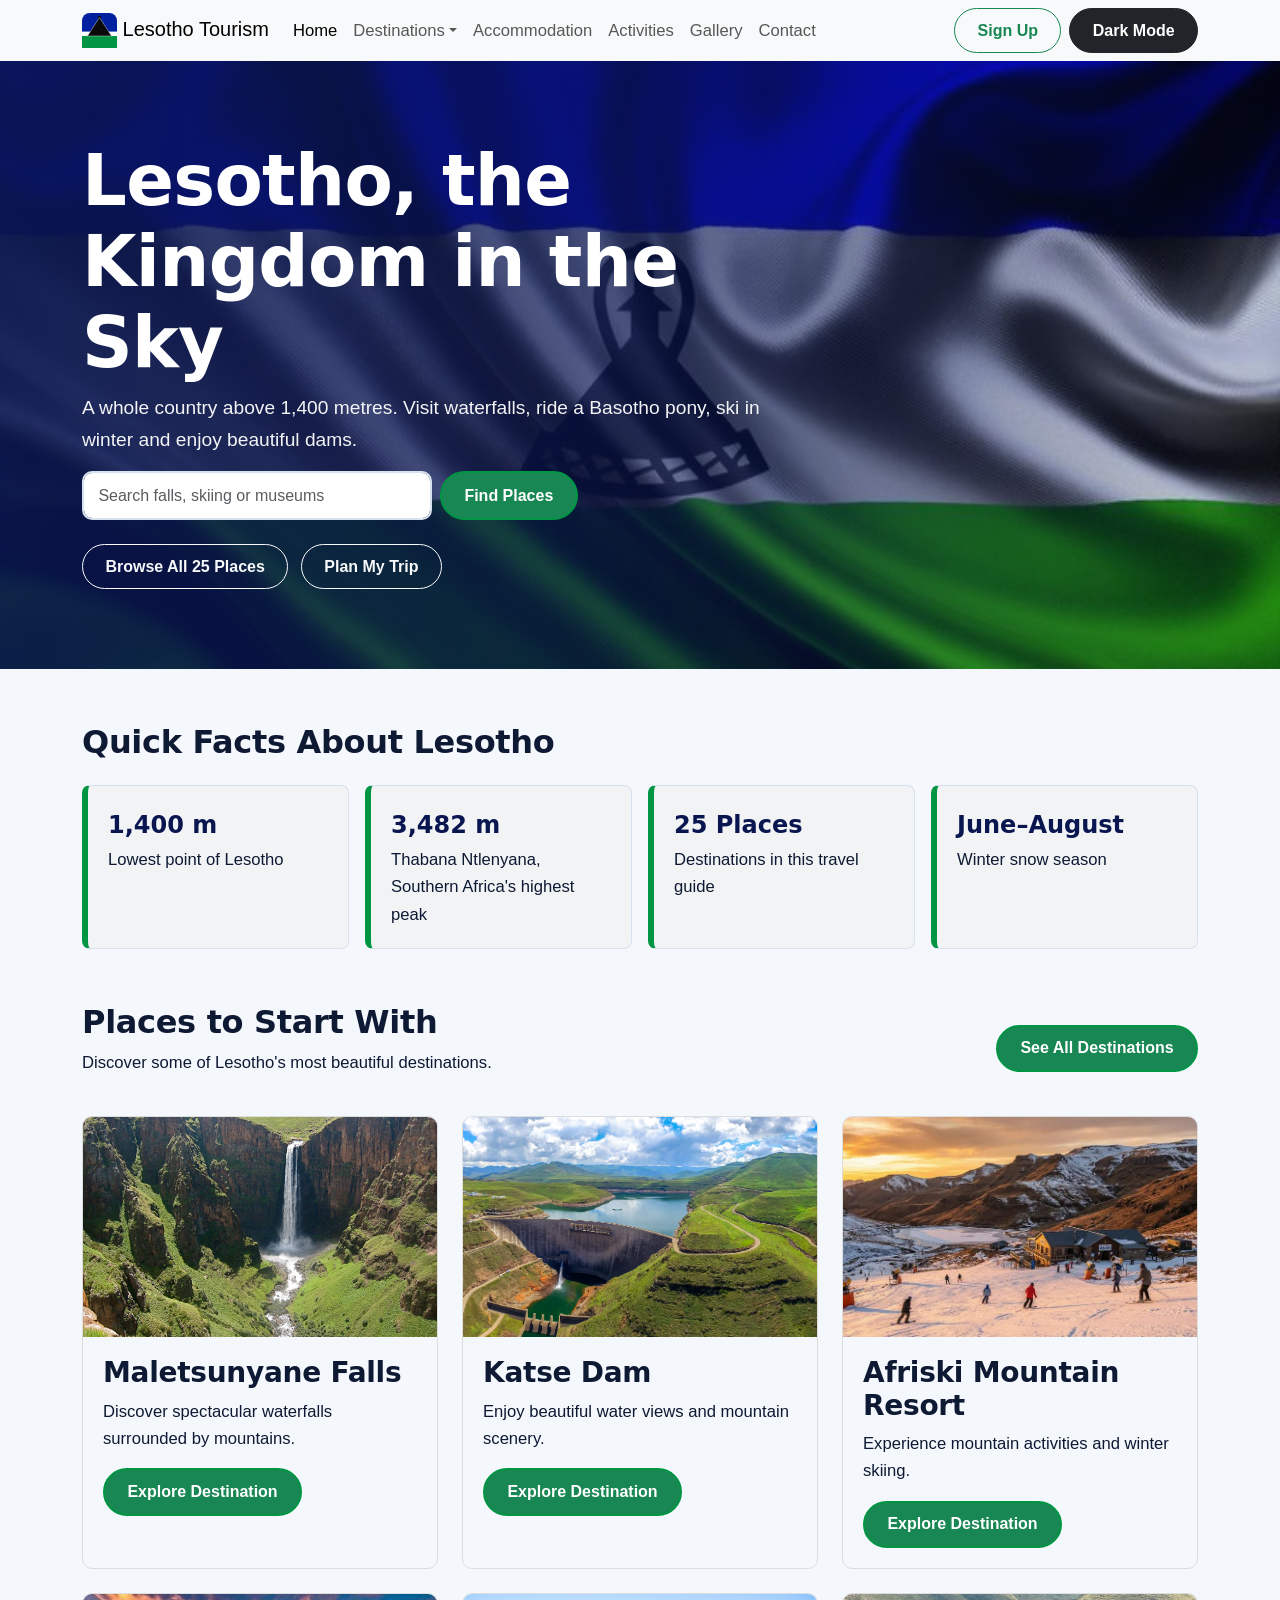
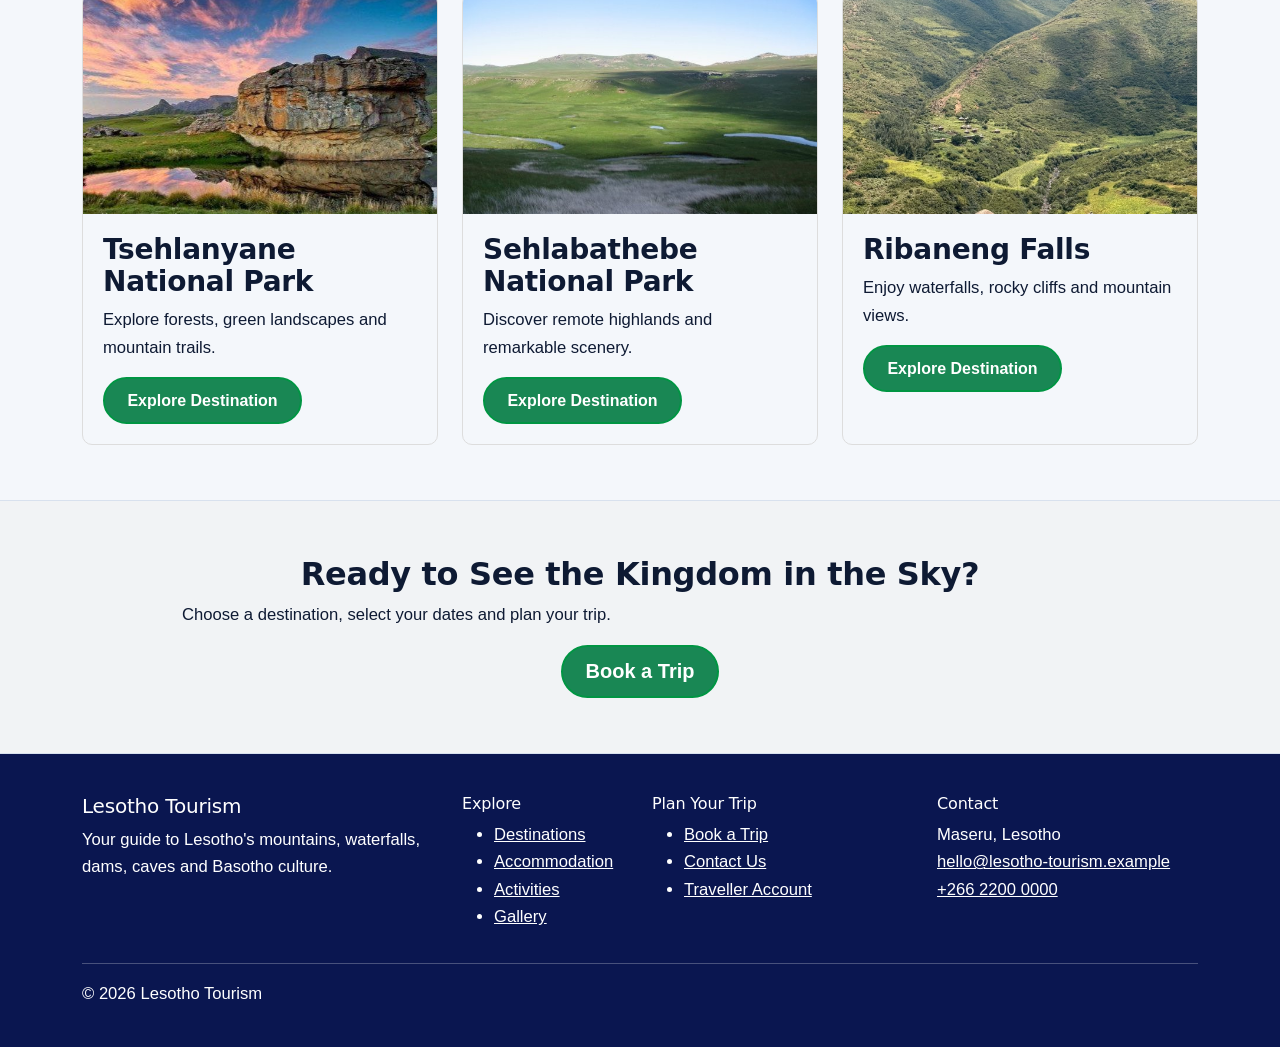
==== commit 8ea08856: "Update index.html" ====
--- a/index.html
+++ b/index.html
@@ -99,7 +99,7 @@
         <div class="container">
 
             <a class="navbar-brand" href="index.html">
-                <img src="images/logo.svg" alt="" width="35" height="35">
+                <img src="images/logo.svg" alt="Lesotho Tourism logo" width="35" height="35">
                 Lesotho Tourism
             </a>
 
@@ -310,52 +310,6 @@
                             <a href="destinations.html" class="btn btn-green">Explore Destination</a>
                         </div>
                     </article>
-                </div>
-
-            </div>
-        </div>
-    </section>
-
-    <section class="section section-alt">
-        <div class="container">
-
-            <h2 class="mb-4">Why Visit Lesotho?</h2>
-
-            <div class="row g-4">
-
-                <div class="col-md-4">
-                    <h3>Mountains and Nature</h3>
-                    <p>Explore Tsehlanyane, Bokong and Sehlabathebe through hiking, birdwatching and camping.</p>
-
-                    <ul>
-                        <li>Mountain hiking</li>
-                        <li>Birdwatching</li>
-                        <li>Camping and nature walks</li>
-                    </ul>
-                </div>
-
-                <div class="col-md-4">
-                    <h3>History and Culture</h3>
-                    <p>Discover the history of King Moshoeshoe I and experience Basotho traditions.</p>
-
-                    <ul>
-                        <li>Thaba Bosiu historical site</li>
-                        <li>Ha Kome cave houses</li>
-                        <li>Morija museums and festivals</li>
-                        <li>Traditional hats, blankets and baskets</li>
-                    </ul>
-                </div>
-
-                <div class="col-md-4">
-                    <h3>Adventure</h3>
-                    <p>Enjoy outdoor activities and unforgettable experiences in the highlands.</p>
-
-                    <ul>
-                        <li>Pony trekking at Malealea</li>
-                        <li>Winter skiing</li>
-                        <li>Boat trips at Katse Dam</li>
-                        <li>Waterfalls and mountain viewpoints</li>
-                    </ul>
                 </div>
 
             </div>
